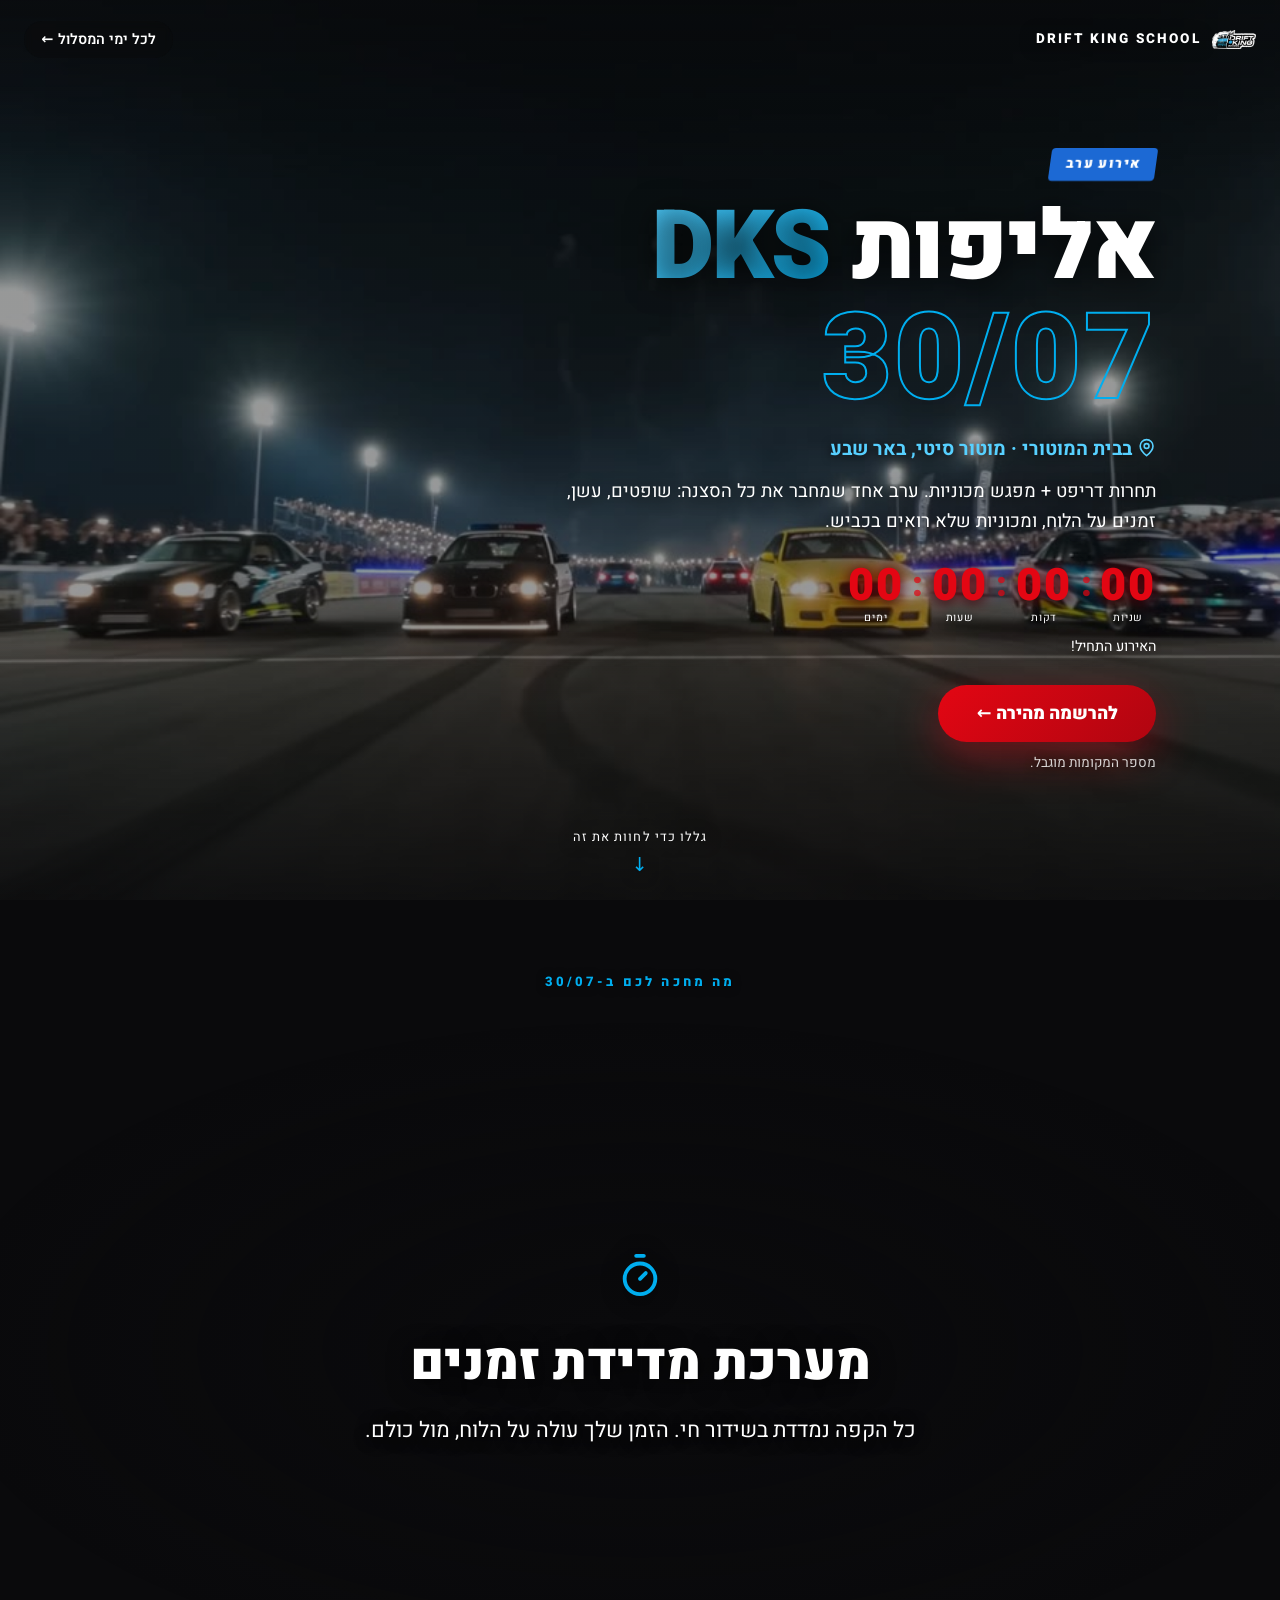
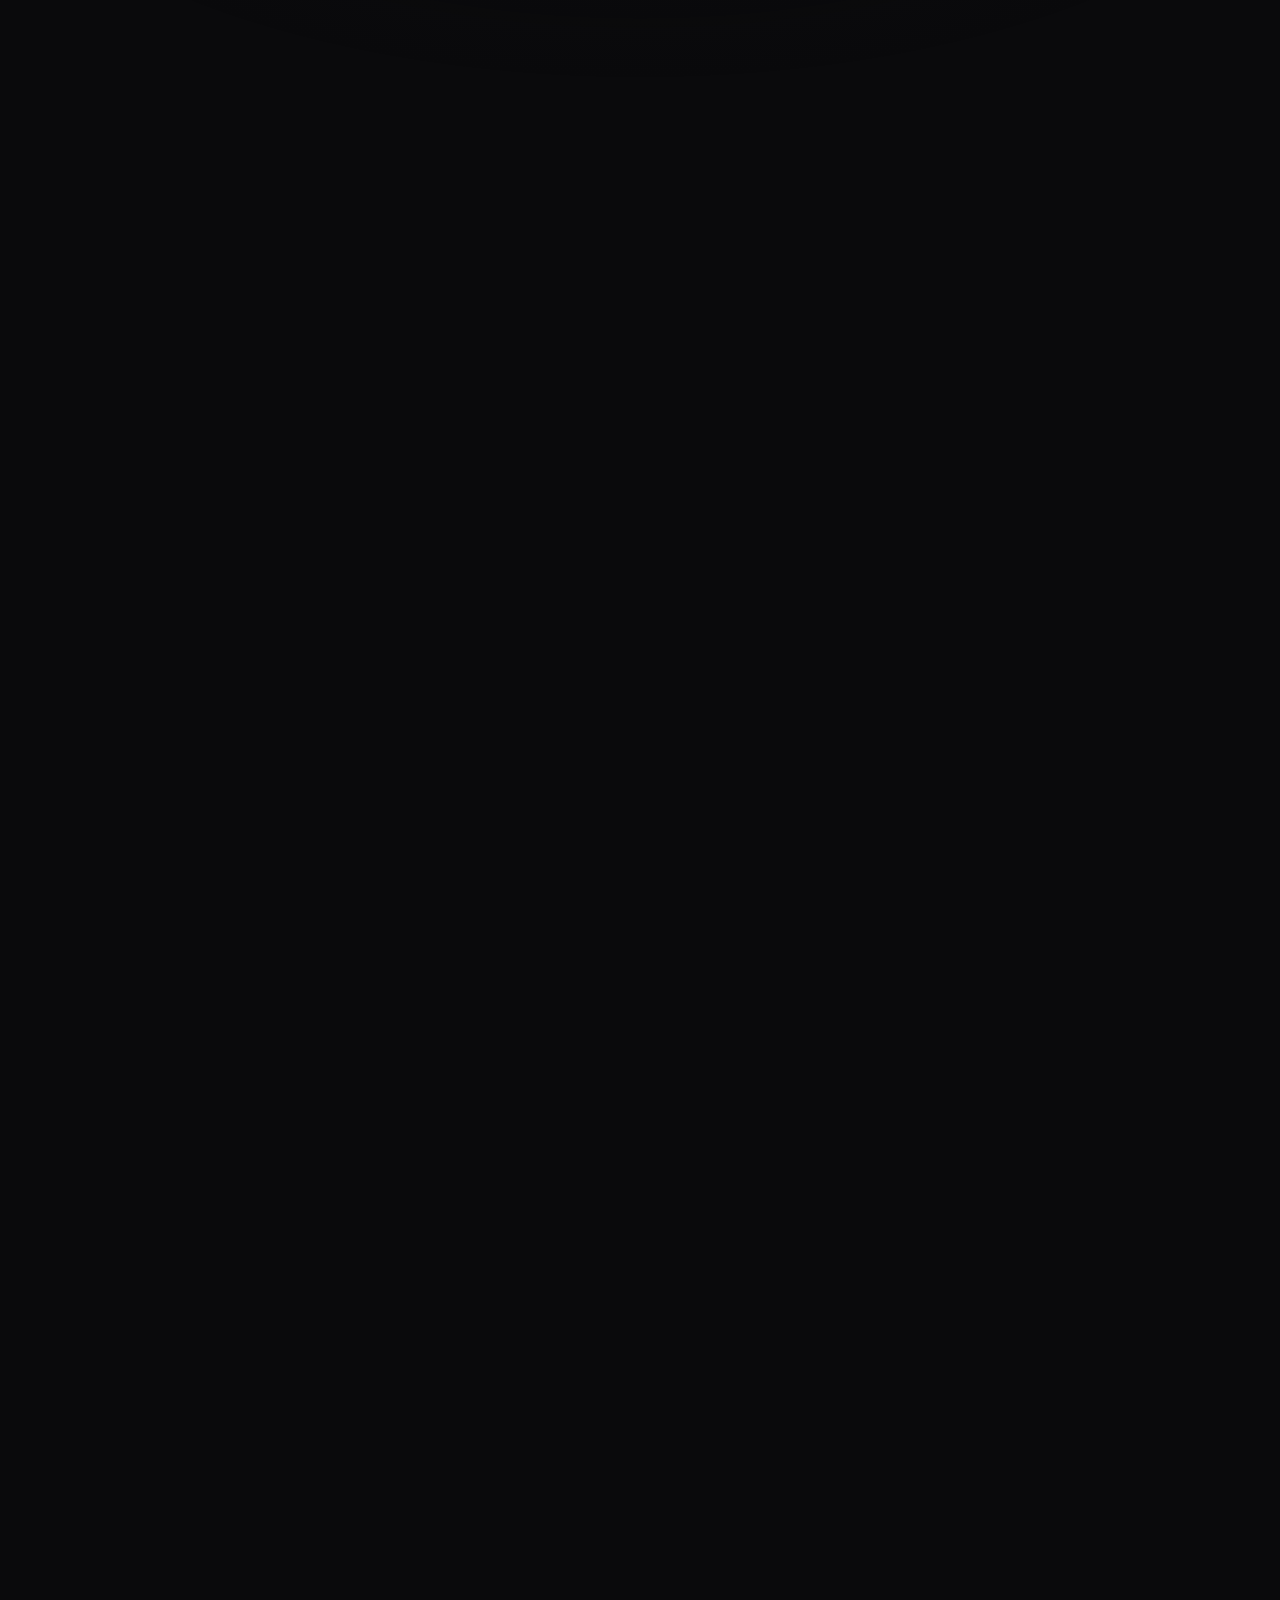
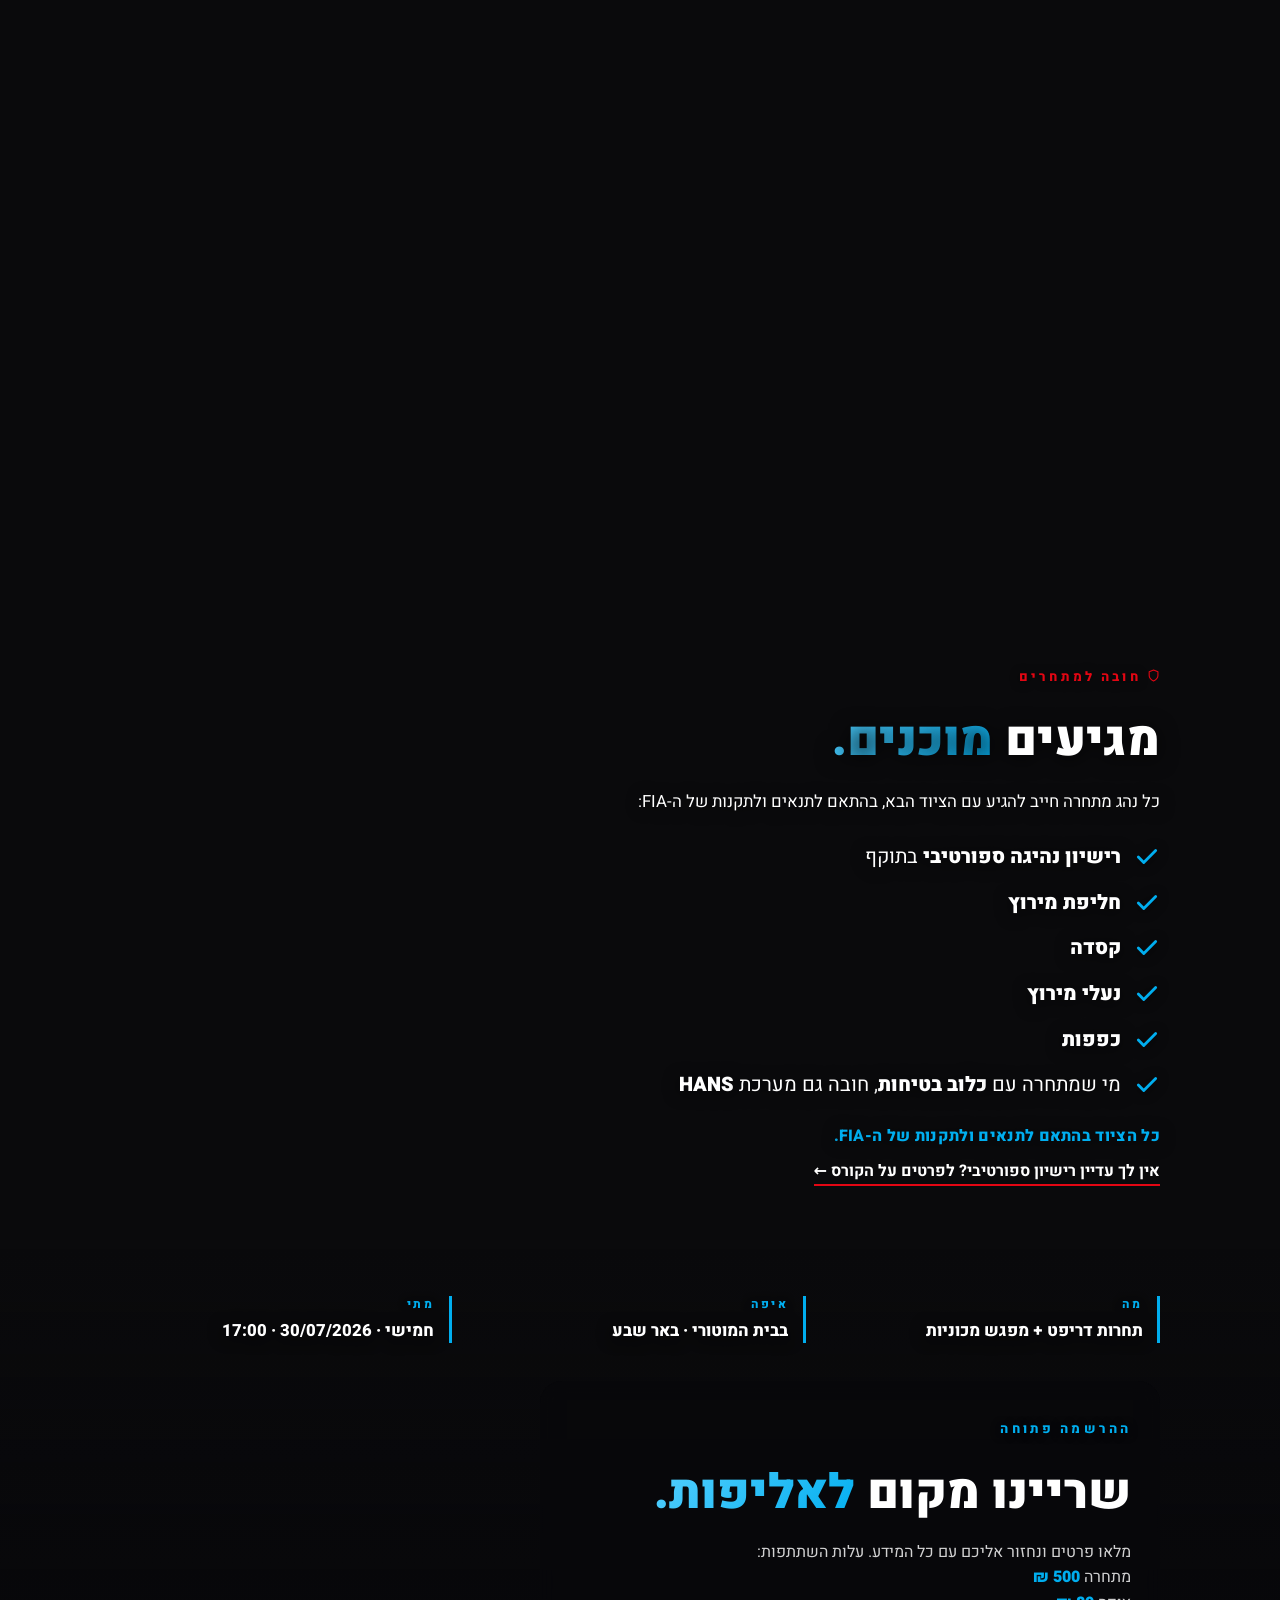
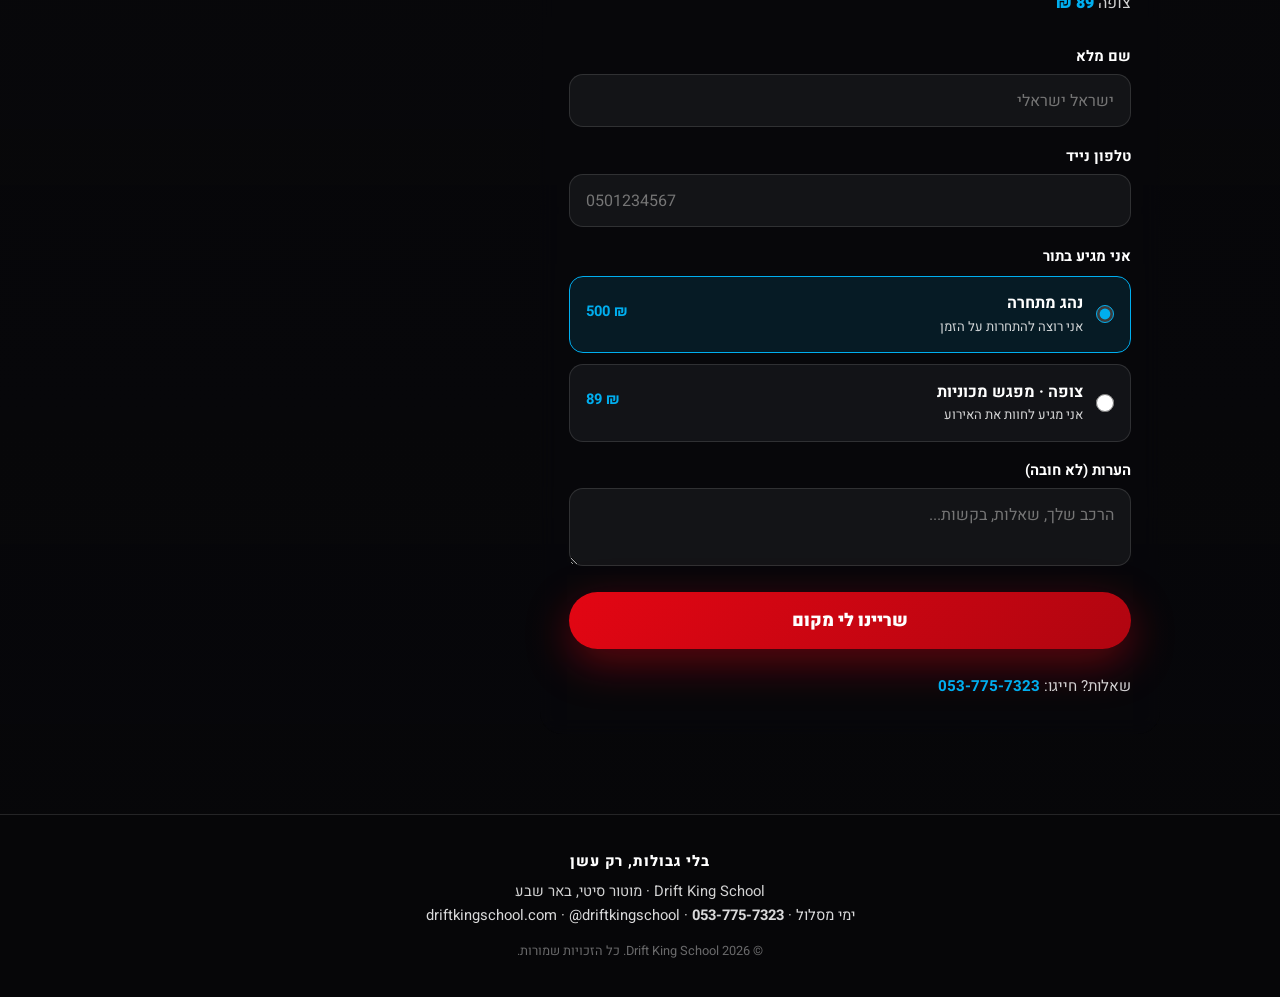
==== index.html @ 627d7cad "Subtitle prices on two lines (competitor / spectator)" ====
<!DOCTYPE html>
<html lang="he" dir="rtl">
<head>
  <meta charset="UTF-8">
  <meta name="viewport" content="width=device-width, initial-scale=1.0, maximum-scale=5.0">
  <meta name="theme-color" content="#0a0a0c">
  <title>אליפות DKS 30/07 · Drift King School</title>
  <meta name="description" content="אליפות DKS · תחרות דריפט + מפגש מכוניות. אירוע ערב בבית המוטורי (מוטור סיטי, באר שבע), חמישי 30/07/2026. מספר המקומות מוגבל.">

  <!-- Open Graph / WhatsApp / Instagram preview -->
  <meta property="og:type" content="website">
  <meta property="og:title" content="אליפות DKS 30/07 · Drift King School">
  <meta property="og:description" content="תחרות דריפט + מפגש מכוניות. אירוע ערב בבית המוטורי. מספר המקומות מוגבל.">
  <meta property="og:image" content="https://driftkingschool.github.io/dks-happening/hap-last.jpg">
  <meta property="og:url" content="https://driftkingschool.github.io/dks-happening/">
  <meta property="og:locale" content="he_IL">

  <link rel="icon" type="image/png" href="logo.png">
  <link rel="preconnect" href="https://fonts.googleapis.com">
  <link rel="preconnect" href="https://fonts.gstatic.com" crossorigin>
  <link href="https://fonts.googleapis.com/css2?family=Heebo:wght@300;400;500;700;800;900&display=swap" rel="stylesheet">
  <link rel="stylesheet" href="style.css">
</head>
<body>

<!-- SVG icon defs -->
<svg width="0" height="0" style="position:absolute" aria-hidden="true">
  <defs>
    <symbol id="i-timer" viewBox="0 0 24 24" fill="none" stroke="currentColor" stroke-width="2" stroke-linecap="round" stroke-linejoin="round"><line x1="10" y1="2" x2="14" y2="2"/><line x1="12" y1="14" x2="15" y2="11"/><circle cx="12" cy="14" r="8"/></symbol>
    <symbol id="i-route" viewBox="0 0 24 24" fill="none" stroke="currentColor" stroke-width="2" stroke-linecap="round" stroke-linejoin="round"><circle cx="6" cy="19" r="3"/><path d="M9 19h8.5a3.5 3.5 0 0 0 0-7h-11a3.5 3.5 0 0 1 0-7H15"/><circle cx="18" cy="5" r="3"/></symbol>
    <symbol id="i-wind" viewBox="0 0 24 24" fill="none" stroke="currentColor" stroke-width="2" stroke-linecap="round" stroke-linejoin="round"><path d="M17.7 7.7a2.5 2.5 0 1 1 1.8 4.3H2"/><path d="M9.6 4.6A2 2 0 1 1 11 8H2"/><path d="M12.6 19.4A2 2 0 1 0 14 16H2"/></symbol>
    <symbol id="i-flame" viewBox="0 0 24 24" fill="none" stroke="currentColor" stroke-width="2" stroke-linecap="round" stroke-linejoin="round"><path d="M8.5 14.5A2.5 2.5 0 0 0 11 12c0-1.38-.5-2-1-3-1.072-2.143-.224-4.054 2-6 .5 2.5 2 4.9 4 6.5 2 1.6 3 3.5 3 5.5a7 7 0 1 1-14 0c0-1.153.433-2.294 1-3a2.5 2.5 0 0 0 2.5 2.5z"/></symbol>
    <symbol id="i-flag" viewBox="0 0 24 24" fill="none" stroke="currentColor" stroke-width="2" stroke-linecap="round" stroke-linejoin="round"><path d="M4 15s1-1 4-1 5 2 8 2 4-1 4-1V3s-1 1-4 1-5-2-8-2-4 1-4 1z"/><line x1="4" y1="22" x2="4" y2="15"/></symbol>
    <symbol id="i-pin" viewBox="0 0 24 24" fill="none" stroke="currentColor" stroke-width="2" stroke-linecap="round" stroke-linejoin="round"><path d="M20 10c0 6-8 12-8 12s-8-6-8-12a8 8 0 0 1 16 0Z"/><circle cx="12" cy="10" r="3"/></symbol>
    <symbol id="i-check" viewBox="0 0 24 24" fill="none" stroke="currentColor" stroke-width="2.6" stroke-linecap="round" stroke-linejoin="round"><polyline points="20 6 9 17 4 12"/></symbol>
    <symbol id="i-shield" viewBox="0 0 24 24" fill="none" stroke="currentColor" stroke-width="2" stroke-linecap="round" stroke-linejoin="round"><path d="M12 22s8-4 8-10V5l-8-3-8 3v7c0 6 8 10 8 10z"/></symbol>
    <symbol id="i-whatsapp" viewBox="0 0 24 24" fill="currentColor"><path d="M17.472 14.382c-.297-.149-1.758-.867-2.03-.967-.273-.099-.471-.148-.67.15-.197.297-.767.966-.94 1.164-.173.199-.347.223-.644.075-.297-.15-1.255-.463-2.39-1.475-.883-.788-1.48-1.761-1.653-2.059-.173-.297-.018-.458.13-.606.134-.133.298-.347.446-.52.149-.174.198-.298.298-.497.099-.198.05-.371-.025-.52-.075-.149-.669-1.612-.916-2.207-.242-.579-.487-.5-.669-.51-.173-.008-.371-.01-.57-.01-.198 0-.52.074-.792.372-.272.297-1.04 1.016-1.04 2.479 0 1.462 1.065 2.875 1.213 3.074.149.198 2.096 3.2 5.077 4.487.709.306 1.262.489 1.694.625.712.227 1.36.195 1.871.118.571-.085 1.758-.719 2.006-1.413.248-.694.248-1.289.173-1.413-.074-.124-.272-.198-.57-.347m-5.421 7.403h-.004a9.87 9.87 0 0 1-5.031-1.378l-.361-.214-3.741.982.998-3.648-.235-.374a9.86 9.86 0 0 1-1.51-5.26c.001-5.45 4.436-9.884 9.888-9.884 2.64 0 5.122 1.03 6.988 2.898a9.825 9.825 0 0 1 2.893 6.994c-.003 5.45-4.437 9.884-9.885 9.884m8.413-18.297A11.815 11.815 0 0 0 12.05 0C5.495 0 .16 5.335.157 11.892c0 2.096.547 4.142 1.588 5.945L.057 24l6.305-1.654a11.882 11.882 0 0 0 5.683 1.448h.005c6.554 0 11.89-5.335 11.893-11.893a11.821 11.821 0 0 0-3.48-8.413Z"/></symbol>
  </defs>
</svg>

<!-- ============ FULL-PAGE SCRUB VIDEO BACKGROUND ============ -->
<div id="video-bg" aria-hidden="true">
  <video class="scrub-video" muted playsinline preload="auto" poster="hap-poster.jpg">
    <source src="hap-scrub.mp4" type="video/mp4">
  </video>
</div>
<div id="video-scrim" aria-hidden="true"></div>

<!-- ============ FLOATING REGISTER PILL ============ -->
<button type="button" id="float-register" class="float-register" hidden aria-label="לחץ כאן להרשמה">
  <span class="float-dot" aria-hidden="true"></span>
  לחץ כאן להרשמה
</button>

<!-- ============ HERO (over frame 1) ============ -->
<section class="hero" id="hero">
  <header class="topbar">
    <div class="logo-wrap">
      <img src="logo.png" alt="Drift King School" class="logo-img">
      <span class="logo-name">DRIFT KING SCHOOL</span>
    </div>
    <a href="https://driftkingschool.github.io/track-days/" class="topbar-back">לכל ימי המסלול ←</a>
  </header>

  <div class="hero-content">
    <span class="event-chip">אירוע ערב</span>
    <h1 class="hero-title">אליפות <span class="accent">DKS</span></h1>
    <div class="hero-date">30/07</div>
    <p class="hero-place"><svg class="icon-inline"><use href="#i-pin"/></svg> בבית המוטורי · מוטור סיטי, באר שבע</p>
    <p class="hero-sub">תחרות דריפט + מפגש מכוניות. ערב אחד שמחבר את כל הסצנה: שופטים, עשן, זמנים על הלוח, ומכוניות שלא רואים בכביש.</p>

    <div class="countdown" role="timer" aria-label="ספירה לאחור לאירוע">
      <div class="cd-cell"><span class="cd-num" id="cd-days">--</span><span class="cd-label">ימים</span></div>
      <div class="cd-sep">:</div>
      <div class="cd-cell"><span class="cd-num" id="cd-hours">--</span><span class="cd-label">שעות</span></div>
      <div class="cd-sep">:</div>
      <div class="cd-cell"><span class="cd-num" id="cd-mins">--</span><span class="cd-label">דקות</span></div>
      <div class="cd-sep">:</div>
      <div class="cd-cell"><span class="cd-num" id="cd-secs">--</span><span class="cd-label">שניות</span></div>
    </div>
    <p class="cd-caption">חמישי · 30/07/2026 · 17:00</p>

    <button type="button" class="cta-primary" data-fast-register>להרשמה מהירה ←</button>
    <p class="cta-microcopy">מספר המקומות מוגבל.</p>
  </div>

  <div class="scroll-hint" aria-hidden="true">
    <span>גללו כדי לחוות את זה</span>
    <span class="scroll-arrow">↓</span>
  </div>
</section>

<!-- ============ STORY (pinned, 5 points cross-fade over the scrubbing video) ============ -->
<section class="story" id="story">
  <div class="story-sticky">
    <span class="story-tag">מה מחכה לכם ב-30/07</span>
    <div class="story-points">
      <div class="story-point">
        <div class="step-icon"><svg><use href="#i-timer"/></svg></div>
        <h3>מערכת מדידת זמנים</h3>
        <p>כל הקפה נמדדת בשידור חי. הזמן שלך עולה על הלוח, מול כולם.</p>
      </div>
      <div class="story-point">
        <div class="step-icon"><svg><use href="#i-route"/></svg></div>
        <h3>תוואי תחרותי אמיתי</h3>
        <p>תוואי שנבנה במיוחד לאירוע. טכני, מהיר, בלי רגע מנוחה.</p>
      </div>
      <div class="story-point">
        <div class="step-icon"><svg><use href="#i-wind"/></svg></div>
        <h3>הרבה עשן ואקשן</h3>
        <p>צמיגים בוערים, דריפטים צמודים לקיר, והקהל מסביב.</p>
      </div>
      <div class="story-point">
        <div class="step-icon"><svg><use href="#i-flame"/></svg></div>
        <h3>אווירה של אליפות</h3>
        <p>מוזיקה, קהל, ומפגש מכוניות פתוח לכל חובבי הרכב.</p>
      </div>
      <div class="story-point">
        <div class="step-icon"><svg><use href="#i-flag"/></svg></div>
        <h3>נהגים מכל הרמות</h3>
        <p>מתחילים לצד אלופים. כל אחד נלחם על הזמן של עצמו.</p>
      </div>
    </div>
  </div>
</section>

<!-- ============ REQUIRED FOR COMPETITORS (FIA) ============ -->
<section class="section requirements" id="requirements">
  <div class="container">
    <span class="section-tag req-tag"><svg class="icon-inline"><use href="#i-shield"/></svg> חובה למתחרים</span>
    <h2 class="req-title">מגיעים <span class="accent">מוכנים.</span></h2>
    <p class="req-intro">כל נהג מתחרה חייב להגיע עם הציוד הבא, בהתאם לתנאים ולתקנות של ה-FIA:</p>
    <ul class="req-list">
      <li><svg class="req-ic"><use href="#i-check"/></svg><span><strong>רישיון נהיגה ספורטיבי</strong> בתוקף</span></li>
      <li><svg class="req-ic"><use href="#i-check"/></svg><span><strong>חליפת מירוץ</strong></span></li>
      <li><svg class="req-ic"><use href="#i-check"/></svg><span><strong>קסדה</strong></span></li>
      <li><svg class="req-ic"><use href="#i-check"/></svg><span><strong>נעלי מירוץ</strong></span></li>
      <li><svg class="req-ic"><use href="#i-check"/></svg><span><strong>כפפות</strong></span></li>
      <li class="req-cage"><svg class="req-ic"><use href="#i-check"/></svg><span>מי שמתחרה עם <strong>כלוב בטיחות</strong>, חובה גם מערכת <strong>HANS</strong></span></li>
    </ul>
    <p class="req-fia">כל הציוד בהתאם לתנאים ולתקנות של ה-FIA.</p>
    <p class="req-link"><a href="https://driftkingschool.github.io/dks-rishayon/">אין לך עדיין רישיון ספורטיבי? לפרטים על הקורס ←</a></p>
  </div>
</section>

<!-- ============ REGISTER (over the last frame: fireworks + 30.07) ============ -->
<section class="section register-section" id="register">
  <div class="container">
    <div class="info-grid">
      <div class="info-tile">
        <span class="info-label">מה</span>
        <strong class="info-value">תחרות דריפט + מפגש מכוניות</strong>
      </div>
      <div class="info-tile">
        <span class="info-label">איפה</span>
        <strong class="info-value">בבית המוטורי · באר שבע</strong>
      </div>
      <div class="info-tile">
        <span class="info-label">מתי</span>
        <strong class="info-value">חמישי · 30/07/2026 · 17:00</strong>
      </div>
    </div>

    <div class="register-card">
      <span class="section-tag">ההרשמה פתוחה</span>
      <h2 class="register-title">שריינו מקום <span class="accent">לאליפות.</span></h2>
      <p class="register-sub">מלאו פרטים ונחזור אליכם עם כל המידע. עלות השתתפות:<br>מתחרה <strong class="price">500 ₪</strong><br>צופה <strong class="price">89 ₪</strong></p>

      <form id="lead-form" novalidate>
        <label>
          <span>שם מלא</span>
          <input type="text" name="fullName" required maxlength="80" placeholder="ישראל ישראלי" autocomplete="name">
        </label>
        <label>
          <span>טלפון נייד</span>
          <input type="tel" name="phone" required inputmode="numeric" pattern="05[0-9]{8}" maxlength="10" placeholder="0501234567" autocomplete="tel">
        </label>
        <fieldset class="role-group">
          <legend>אני מגיע בתור</legend>
          <label class="role-tile">
            <input type="radio" name="role" value="נהג מתחרה" checked>
            <div><strong>נהג מתחרה</strong><span>אני רוצה להתחרות על הזמן</span></div>
            <span class="role-price">500 ₪</span>
          </label>
          <label class="role-tile">
            <input type="radio" name="role" value="צופה - מפגש מכוניות">
            <div><strong>צופה · מפגש מכוניות</strong><span>אני מגיע לחוות את האירוע</span></div>
            <span class="role-price">89 ₪</span>
          </label>
        </fieldset>
        <label>
          <span>הערות (לא חובה)</span>
          <textarea name="notes" rows="2" maxlength="500" placeholder="הרכב שלך, שאלות, בקשות..."></textarea>
        </label>
        <!-- honeypot: off-screen, bots only -->
        <div class="hp-wrap" aria-hidden="true">
          <input type="text" name="website" tabindex="-1" autocomplete="off">
        </div>
        <button type="submit" class="cta-primary submit-btn" id="lead-submit">שריינו לי מקום</button>
      </form>

      <div id="lead-success" class="lead-msg" hidden>
        <div class="success-mark" aria-hidden="true">✓</div>
        <h3>הפרטים נקלטו!</h3>
        <p>נחזור אליכם עם כל הפרטים לקראת 30/07. נתראה במסלול.</p>
      </div>

      <div id="lead-error" class="lead-msg" hidden>
        <p>משהו השתבש בשליחה. אפשר לנסות שוב, או:</p>
        <a id="wa-fallback" class="cta-primary" target="_blank" rel="noopener">
          <svg class="icon-inline"><use href="#i-whatsapp"/></svg> להירשם דרך וואטסאפ
        </a>
      </div>

      <p class="contact-strip">
        <span>שאלות? חייגו:</span>
        <a href="tel:+972537757323" class="phone-link">053-775-7323</a>
      </p>
    </div>
  </div>
</section>

<!-- ============ FOOTER ============ -->
<footer class="footer">
  <div class="container">
    <p class="motto">בלי גבולות, רק עשן</p>
    <p>Drift King School · מוטור סיטי, באר שבע</p>
    <p>
      <a href="https://driftkingschool.github.io/track-days/">ימי מסלול</a> ·
      <a href="https://driftkingschool.com">driftkingschool.com</a> ·
      <a href="https://instagram.com/driftkingschool">@driftkingschool</a> ·
      <a href="tel:+972537757323" class="phone-link">053-775-7323</a>
    </p>
    <p class="legal">© 2026 Drift King School. כל הזכויות שמורות.</p>
  </div>
</footer>

<script src="app.js"></script>
</body>
</html>
---- style.css ----
/* =====================================================
   DKS Championship 30/07/2026 , Landing Page
   Full-page scroll-scrubbed video BACKGROUND.
   Brand palette: blue / cyan / red / white (no yellow).
   Detail content is borderless , text only, bold + clear.
   No em-dash.
   ===================================================== */

:root {
  --black: #0a0a0c;
  --ink: #101114;
  --line: rgba(255, 255, 255, 0.12);
  --blue: #1c69d4;
  --blue-light: #3f8ae8;
  --cyan: #00AEEF;
  --cyan-light: #57d0ff;
  --red: #e30613;
  --red-dark: #b00510;
  --text: #ffffff;
  --muted: rgba(255, 255, 255, 0.82);
  --radius: 14px;
  --radius-lg: 22px;
  --max-width: 1080px;
  --font: 'Heebo', system-ui, sans-serif;
  --sh-strong: 0 2px 16px rgba(0, 0, 0, 0.85);
  --sh-soft: 0 1px 10px rgba(0, 0, 0, 0.8);
}

* { box-sizing: border-box; margin: 0; padding: 0; }
html { scroll-behavior: auto; } /* fast-scroll is JS-animated; native smooth would fight it */

body {
  font-family: var(--font);
  background: var(--black);
  color: var(--text);
  line-height: 1.6;
  font-size: 16px;
  -webkit-font-smoothing: antialiased;
  text-rendering: optimizeLegibility;
}

img, video { max-width: 100%; display: block; }
a { color: var(--cyan); text-decoration: none; }

.container { max-width: var(--max-width); margin: 0 auto; padding: 0 1.25rem; }
.section { padding: 4.5rem 0; }
.icon-inline { width: 1em; height: 1em; display: inline-block; vertical-align: -0.12em; }

.section-tag, .story-tag {
  display: inline-block;
  font-size: 0.82rem;
  letter-spacing: 0.24em;
  text-transform: uppercase;
  color: var(--cyan);
  font-weight: 800;
  margin-bottom: 0.9rem;
  text-shadow: var(--sh-soft);
}

.accent {
  background: linear-gradient(135deg, var(--cyan-light), var(--cyan));
  -webkit-background-clip: text;
  background-clip: text;
  color: transparent;
}

/* ====== FULL-PAGE VIDEO BACKGROUND ====== */
#video-bg { position: fixed; inset: 0; z-index: 0; background: var(--black); }
.scrub-video { width: 100%; height: 100%; object-fit: cover; object-position: center; }
#video-scrim {
  position: fixed; inset: 0; z-index: 1; pointer-events: none;
  background:
    linear-gradient(180deg,
      rgba(10, 10, 12, 0.74) 0%,
      rgba(10, 10, 12, 0.42) 20%,
      rgba(10, 10, 12, 0.42) 70%,
      rgba(10, 10, 12, 0.88) 100%);
}
.hero, .story, .requirements, .register-section, .footer, .float-register { position: relative; z-index: 2; }

/* ====== CTA (red = act) ====== */
.cta-primary {
  display: inline-block;
  background: linear-gradient(135deg, var(--red), var(--red-dark));
  color: #fff;
  font-family: var(--font);
  font-weight: 900;
  font-size: 1.1rem;
  padding: 1rem 2.4rem;
  border: none;
  border-radius: 999px;
  cursor: pointer;
  box-shadow: 0 14px 44px rgba(227, 6, 19, 0.4);
}
.cta-microcopy { font-size: 0.85rem; color: var(--muted); margin-top: 0.7rem; text-shadow: var(--sh-soft); }

/* ====== FLOATING REGISTER PILL ====== */
.float-register {
  position: fixed; bottom: 1.1rem; inset-inline-start: 1.1rem; z-index: 60;
  display: flex; align-items: center; gap: 0.5rem;
  background: linear-gradient(135deg, var(--red), var(--red-dark));
  color: #fff; font-family: var(--font); font-weight: 800; font-size: 0.9rem;
  padding: 0.62rem 1.15rem; border: none; border-radius: 999px; cursor: pointer;
  box-shadow: 0 10px 34px rgba(0, 0, 0, 0.6), 0 4px 18px rgba(227, 6, 19, 0.45);
  opacity: 0; transform: translateY(14px);
  transition: opacity 0.3s ease, transform 0.3s ease; pointer-events: none;
}
.float-register.visible { opacity: 1; transform: translateY(0); pointer-events: auto; }
.float-dot { width: 8px; height: 8px; border-radius: 50%; background: #fff; animation: pulse 1.6s ease-in-out infinite; }
@keyframes pulse { 0%, 100% { opacity: 1; } 50% { opacity: 0.3; } }

/* ====== HERO (over frame 1) ====== */
.hero { min-height: 100svh; display: flex; flex-direction: column; }
.topbar { display: flex; align-items: center; justify-content: space-between; padding: 1.1rem 1.5rem; }
.logo-wrap { display: flex; align-items: center; gap: 0.7rem; }
.logo-img { width: 44px; height: 44px; object-fit: contain; }
.logo-name { font-weight: 800; letter-spacing: 0.16em; font-size: 0.85rem; text-shadow: var(--sh-strong); }
.topbar-back {
  color: #fff; font-weight: 600; font-size: 0.9rem;
  padding: 0.45rem 1.1rem; border-radius: 999px;
  background: rgba(10, 10, 12, 0.4); backdrop-filter: blur(4px);
}
.hero-content {
  flex: 1; display: flex; flex-direction: column; justify-content: center; align-items: flex-start;
  max-width: var(--max-width); width: 100%; margin: 0 auto; padding: 1.5rem 1.5rem 5rem;
}
.event-chip {
  display: inline-block; background: var(--blue); color: #fff;
  font-weight: 900; font-size: 0.85rem; letter-spacing: 0.1em;
  padding: 0.35rem 1rem; transform: skewX(-8deg); border-radius: 4px; margin-bottom: 1.2rem;
}
.hero-title { font-size: clamp(3rem, 9vw, 6rem); font-weight: 900; line-height: 1; letter-spacing: -0.02em; text-shadow: 0 4px 30px rgba(0, 0, 0, 0.7); }
.hero-date {
  font-size: clamp(3.4rem, 11vw, 7.5rem); font-weight: 900; line-height: 1; letter-spacing: 0.02em;
  color: transparent; -webkit-text-stroke: 2px var(--cyan);
  margin: 0.3rem 0 0.8rem; direction: ltr;
}
.hero-place { font-size: clamp(1rem, 2.4vw, 1.2rem); font-weight: 700; color: var(--cyan-light); margin-bottom: 0.8rem; text-shadow: var(--sh-soft); }
.hero-sub { font-size: clamp(1rem, 2vw, 1.15rem); color: #fff; max-width: 33em; margin-bottom: 1.7rem; text-shadow: var(--sh-strong); }

/* Countdown , borderless, bold red numbers */
.countdown { display: flex; align-items: center; gap: 0.55rem; direction: ltr; margin-bottom: 0.45rem; }
.cd-cell { display: flex; flex-direction: column; align-items: center; min-width: 3.1em; }
.cd-num { font-size: clamp(1.9rem, 5vw, 2.8rem); font-weight: 900; color: var(--red); text-shadow: 0 0 18px rgba(227, 6, 19, 0.55), 0 2px 12px rgba(0,0,0,0.9); font-variant-numeric: tabular-nums; letter-spacing: 0.04em; line-height: 1.05; }
.cd-label { font-size: 0.68rem; color: #fff; letter-spacing: 0.08em; text-shadow: var(--sh-soft); }
.cd-sep { font-size: clamp(1.5rem, 4vw, 2.2rem); font-weight: 900; color: rgba(227, 6, 19, 0.7); align-self: flex-start; line-height: 1.25; }
.cd-caption { font-size: 0.9rem; color: #fff; margin-bottom: 1.7rem; text-shadow: var(--sh-strong); }

.scroll-hint { position: absolute; bottom: 1.2rem; left: 0; right: 0; display: flex; flex-direction: column; align-items: center; gap: 0.15rem; color: #fff; font-size: 0.8rem; letter-spacing: 0.08em; text-shadow: var(--sh-strong); }
.scroll-arrow { font-size: 1.2rem; color: var(--cyan); animation: bob 1.8s ease-in-out infinite; }
@keyframes bob { 0%, 100% { transform: translateY(0); } 50% { transform: translateY(6px); } }

/* ====== STORY (pinned, 5 details cross-fade , borderless, text-forward) ====== */
.story { height: 500vh; }
.story-sticky {
  position: sticky; top: 0; height: 100vh;
  display: flex; flex-direction: column; align-items: center; justify-content: center;
  text-align: center; padding: 0 22px; overflow: hidden;
}
.story-sticky::before {
  content: ''; position: absolute; inset: 0; pointer-events: none;
  background: radial-gradient(ellipse 72% 48% at 50% 50%, rgba(10, 10, 12, 0.55), transparent 76%);
}
.story-tag { position: absolute; top: 8vh; left: 0; right: 0; margin: 0; }
.story-points { position: relative; width: 100%; max-width: 660px; height: 44vh; }
.story-point {
  position: absolute; inset: 0;
  display: flex; flex-direction: column; align-items: center; justify-content: center;
  opacity: 0; transform: translateY(28px);
  transition: opacity 0.5s ease, transform 0.5s ease; pointer-events: none;
}
.story-point.active { opacity: 1; transform: translateY(0); pointer-events: auto; }
/* icon , no box/frame, just a cyan mark above the text */
.step-icon { margin: 0 auto 1rem; color: var(--cyan); filter: drop-shadow(0 2px 10px rgba(0, 0, 0, 0.8)); }
.step-icon svg { width: 46px; height: 46px; }
.story-point h3 { font-size: clamp(2rem, 5.8vw, 3.2rem); font-weight: 900; margin-bottom: 0.5rem; color: #fff; text-shadow: 0 3px 24px rgba(0, 0, 0, 0.85); }
.story-point p { font-size: clamp(1.1rem, 2.5vw, 1.35rem); color: #fff; max-width: 26em; margin: 0 auto; text-shadow: var(--sh-strong); }

/* ====== REQUIRED FOR COMPETITORS (borderless) ====== */
.requirements { padding: 4rem 0; }
.req-tag { color: var(--red); }
.req-title { font-size: clamp(2rem, 5.5vw, 3rem); font-weight: 900; margin-bottom: 0.6rem; text-shadow: 0 3px 20px rgba(0, 0, 0, 0.8); }
.req-intro { color: #fff; max-width: 34em; margin-bottom: 1.6rem; font-size: 1.05rem; text-shadow: var(--sh-strong); }
.req-list { list-style: none; display: grid; gap: 0.85rem; max-width: 560px; margin-bottom: 1.4rem; }
.req-list li { display: flex; align-items: center; gap: 0.8rem; font-size: clamp(1.05rem, 2.4vw, 1.25rem); color: #fff; text-shadow: var(--sh-strong); }
.req-list li strong { font-weight: 900; }
.req-ic { width: 26px; height: 26px; flex: 0 0 26px; color: var(--cyan); filter: drop-shadow(0 1px 6px rgba(0, 0, 0, 0.9)); }
.req-cage { color: var(--cyan-light); }
.req-fia { font-weight: 800; color: var(--cyan); letter-spacing: 0.02em; margin-bottom: 0.6rem; text-shadow: var(--sh-strong); }
.req-link a { color: #fff; font-weight: 700; border-bottom: 2px solid var(--red); padding-bottom: 1px; }

/* ====== REGISTER (over the last frame: fireworks + 30.07) ====== */
.register-section {
  padding: 3rem 0 5rem;
  /* full-bleed soft darkening (no bordered box) so the form stays readable over the bright 30.07 frame */
  background: linear-gradient(180deg, rgba(6, 6, 9, 0) 0%, rgba(6, 6, 9, 0.55) 30%, rgba(6, 6, 9, 0.78) 100%);
}
.info-grid { display: grid; gap: 1.4rem; grid-template-columns: 1fr; margin-bottom: 2.4rem; }
@media (min-width: 720px) { .info-grid { grid-template-columns: repeat(3, 1fr); } }
/* info tiles , borderless, text only */
.info-tile { display: flex; flex-direction: column; gap: 0.3rem; padding-inline-start: 0.9rem; border-inline-start: 3px solid var(--cyan); }
.info-label { font-size: 0.74rem; letter-spacing: 0.22em; text-transform: uppercase; color: var(--cyan); font-weight: 800; text-shadow: var(--sh-soft); }
.info-value { font-size: 1.05rem; font-weight: 800; line-height: 1.35; color: #fff; text-shadow: var(--sh-strong); }

/* form , keep a dark backing for input legibility, but no framed border line */
.register-card { background: rgba(8, 8, 11, 0.55); border: none; border-radius: var(--radius-lg); padding: 2.2rem 1.8rem; max-width: 620px; backdrop-filter: blur(10px); }
.register-title { font-size: clamp(2rem, 5.5vw, 3rem); font-weight: 900; margin-bottom: 0.5rem; }
.register-sub { color: var(--muted); margin-bottom: 1.8rem; }

#lead-form { display: grid; gap: 1.1rem; }
#lead-form label > span { display: block; font-weight: 700; font-size: 0.92rem; margin-bottom: 0.35rem; }
#lead-form input[type="text"],
#lead-form input[type="tel"],
#lead-form textarea {
  width: 100%; background: rgba(21, 22, 26, 0.92);
  border: 1px solid var(--line); border-radius: var(--radius);
  color: var(--text); font-family: var(--font); font-size: 1rem; padding: 0.85rem 1rem;
}
#lead-form input:focus, #lead-form textarea:focus { outline: 2px solid var(--cyan); outline-offset: 1px; border-color: transparent; }
#lead-form input:user-invalid { border-color: var(--red); }

.role-group { border: none; display: grid; gap: 0.7rem; }
.role-group legend { font-weight: 700; font-size: 0.92rem; margin-bottom: 0.45rem; }
.role-tile { display: flex; align-items: center; gap: 0.8rem; background: rgba(21, 22, 26, 0.9); border: 1px solid var(--line); border-radius: var(--radius); padding: 0.9rem 1rem; cursor: pointer; }
.role-tile:has(input:checked) { border-color: var(--cyan); background: rgba(0, 174, 239, 0.12); }
.role-tile input { accent-color: var(--cyan); width: 18px; height: 18px; }
.role-tile > div { flex: 1; }
.role-tile strong { display: block; font-size: 1rem; }
.role-tile > div span { display: block; font-size: 0.82rem; color: var(--muted); }
.role-price {
  flex: 0 0 auto;
  font-size: 1.15rem;
  font-weight: 900;
  color: var(--cyan);
  direction: ltr;
  white-space: nowrap;
}
.register-sub .price { color: var(--cyan); font-weight: 900; white-space: nowrap; }

.hp-wrap { position: absolute; inset-inline-start: -9999px; top: -9999px; height: 1px; overflow: hidden; }

.submit-btn { width: 100%; }
.submit-btn:disabled { opacity: 0.6; cursor: wait; }
.submit-btn.is-loading::after { content: " ..."; }

.lead-msg { padding: 1.6rem; border-radius: var(--radius-lg); margin-top: 0.5rem; }
#lead-success { background: rgba(46, 160, 67, 0.16); border: 1px solid rgba(46, 160, 67, 0.55); }
.success-mark { width: 52px; height: 52px; border-radius: 50%; background: #2ea043; color: #fff; display: flex; align-items: center; justify-content: center; font-size: 1.6rem; font-weight: 900; margin-bottom: 0.8rem; }
#lead-success h3 { margin-bottom: 0.3rem; }
#lead-success p { color: var(--muted); }
#lead-error { background: rgba(227, 6, 19, 0.12); border: 1px solid rgba(227, 6, 19, 0.5); }
#lead-error p { margin-bottom: 0.9rem; }
#wa-fallback { display: inline-flex; align-items: center; gap: 0.5rem; background: #25D366; box-shadow: 0 10px 30px rgba(37, 211, 102, 0.3); }

.contact-strip { margin-top: 1.6rem; color: var(--muted); font-size: 0.95rem; }
.phone-link { color: var(--cyan); font-weight: 700; direction: ltr; unicode-bidi: embed; }

/* ====== FOOTER ====== */
.footer { background: #060608; border-top: 1px solid var(--line); color: var(--muted); text-align: center; padding: 2.2rem 0; font-size: 0.92rem; }
.footer .motto { color: var(--text); font-weight: 800; letter-spacing: 0.06em; margin-bottom: 0.4rem; }
.footer a { color: rgba(255, 255, 255, 0.85); }
.footer .legal { margin-top: 0.9rem; font-size: 0.8rem; color: rgba(255, 255, 255, 0.4); }

/* ====== MOBILE ====== */
@media (max-width: 560px) {
  .hero-content { padding: 1.2rem 1.25rem 5rem; }
  .topbar { padding: 0.9rem 1.1rem; }
  .logo-name { display: none; }
  .countdown { width: 100%; justify-content: center; gap: 0.35rem; }
  .cd-cell { min-width: 2.7em; }
  .cta-primary { width: 100%; text-align: center; }
  .story-points { height: 52vh; }
  .register-card { padding: 1.6rem 1.2rem; }
}

/* ====== REDUCED MOTION: no scrub. Static frames, stacked content. ====== */
@media (prefers-reduced-motion: reduce) {
  #video-bg .scrub-video { display: none; }
  #video-bg { background: var(--black) url("hap-poster.jpg") center/cover no-repeat; }
  .story { height: auto; }
  .story-sticky { position: static; height: auto; padding: 4rem 22px; overflow: visible; }
  .story-tag { position: static; margin-bottom: 2rem; }
  .story-points { height: auto; display: grid; gap: 3rem; }
  .story-point { position: static; opacity: 1; transform: none; pointer-events: auto; }
  .register-section { background: var(--black) url("hap-last.jpg") center/cover no-repeat; }
  .scroll-arrow, .float-dot { animation: none; }
}
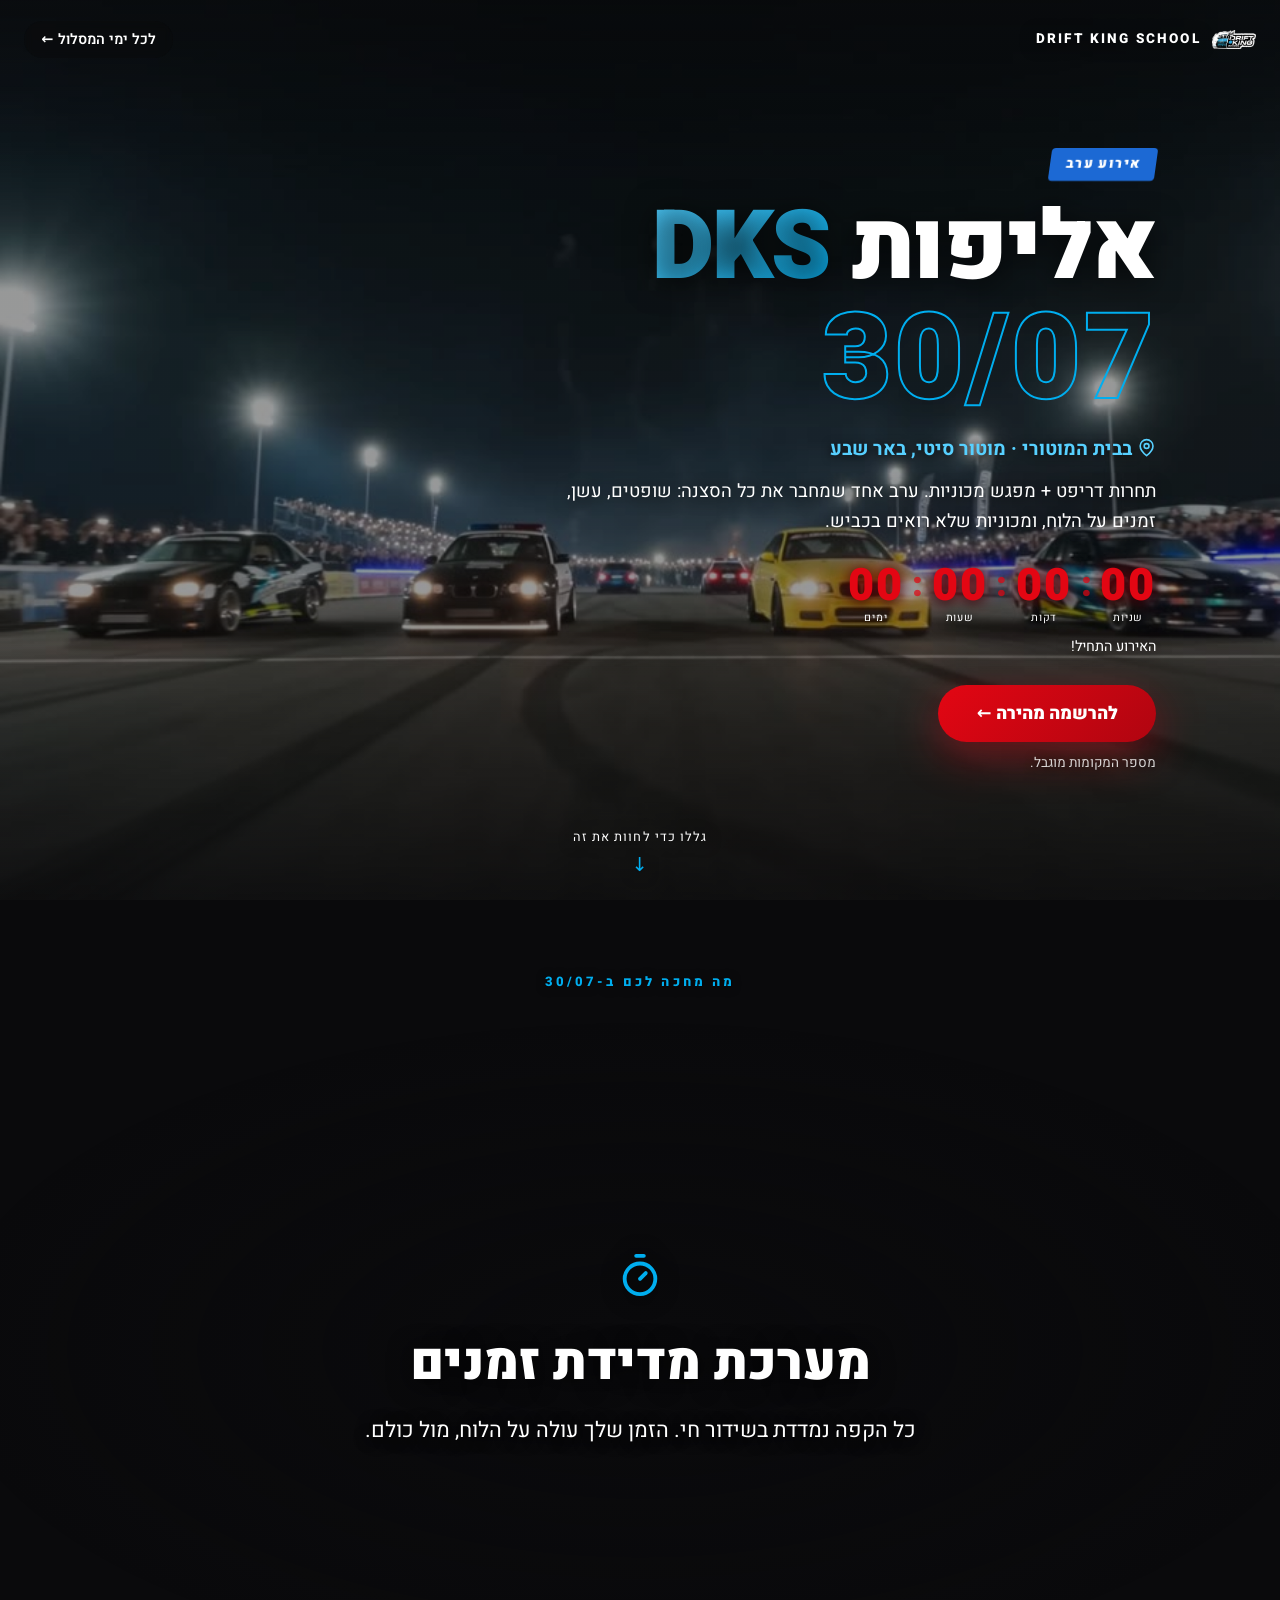
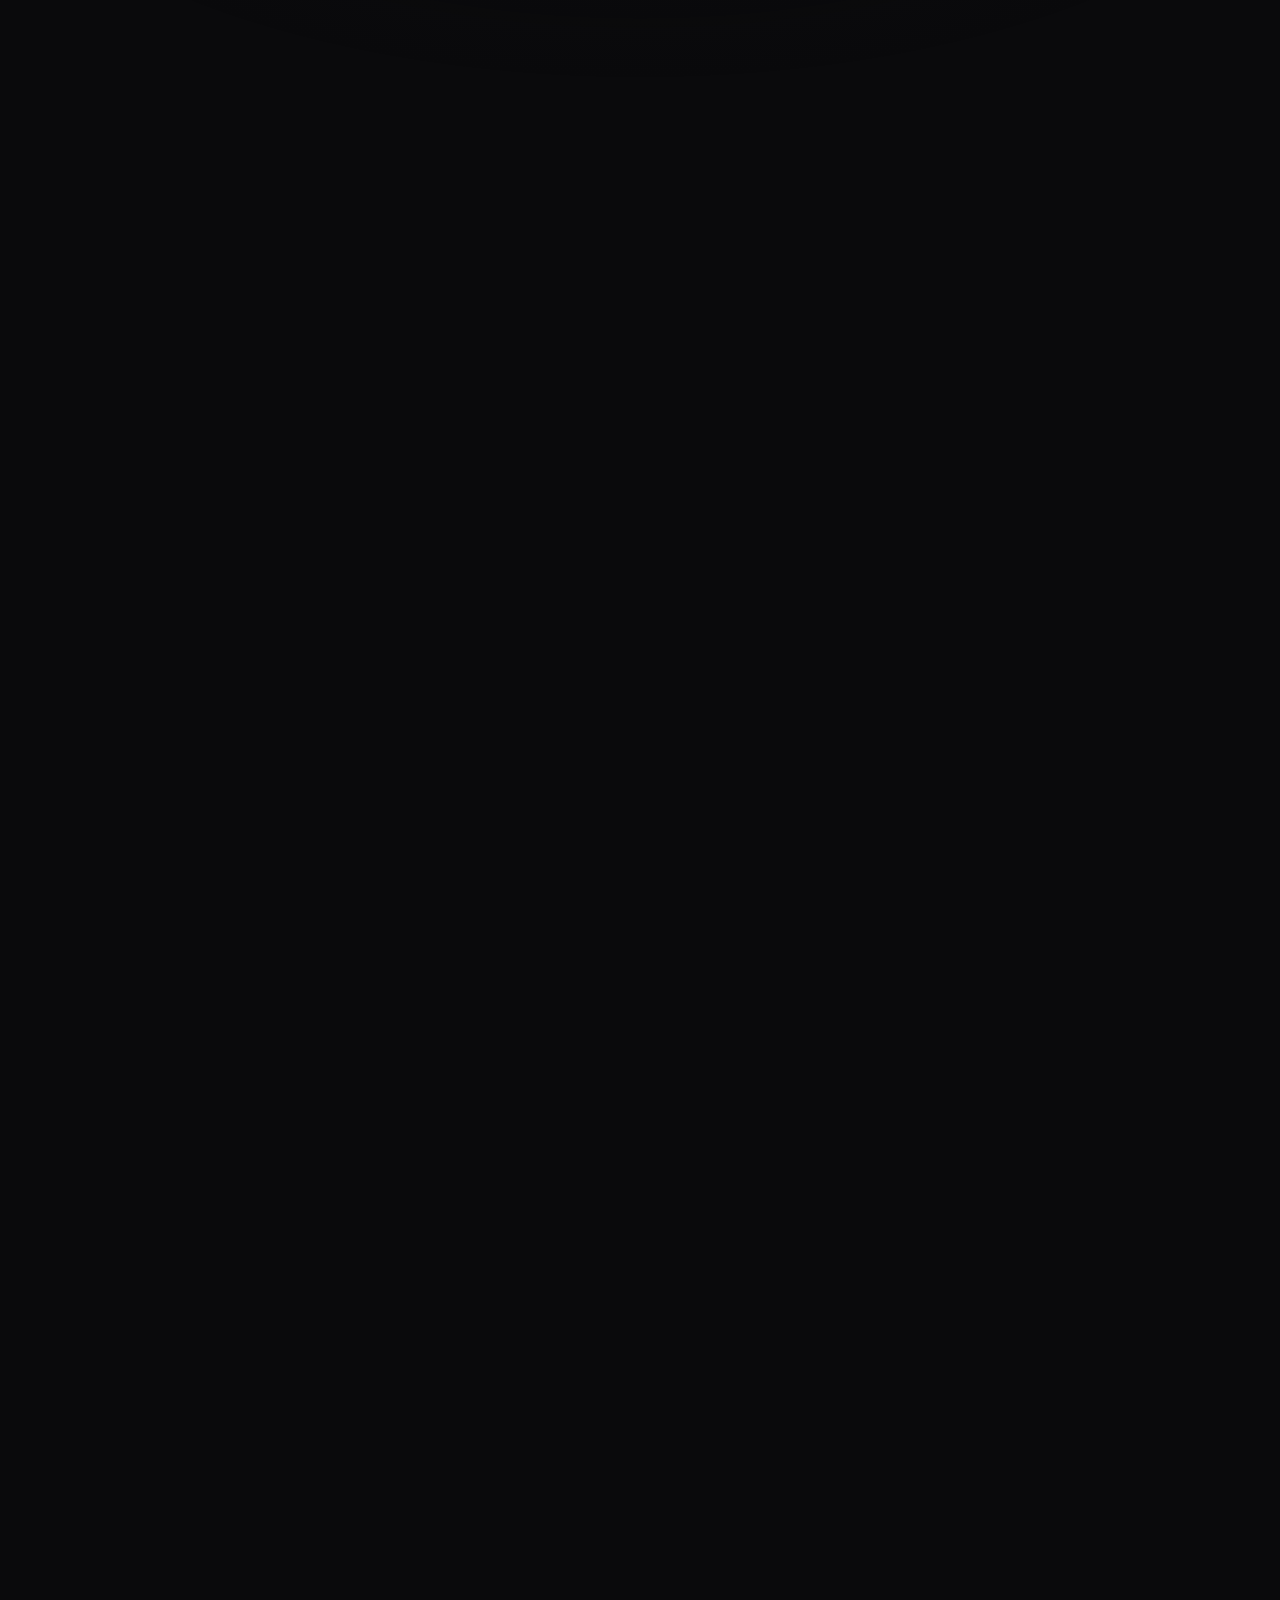
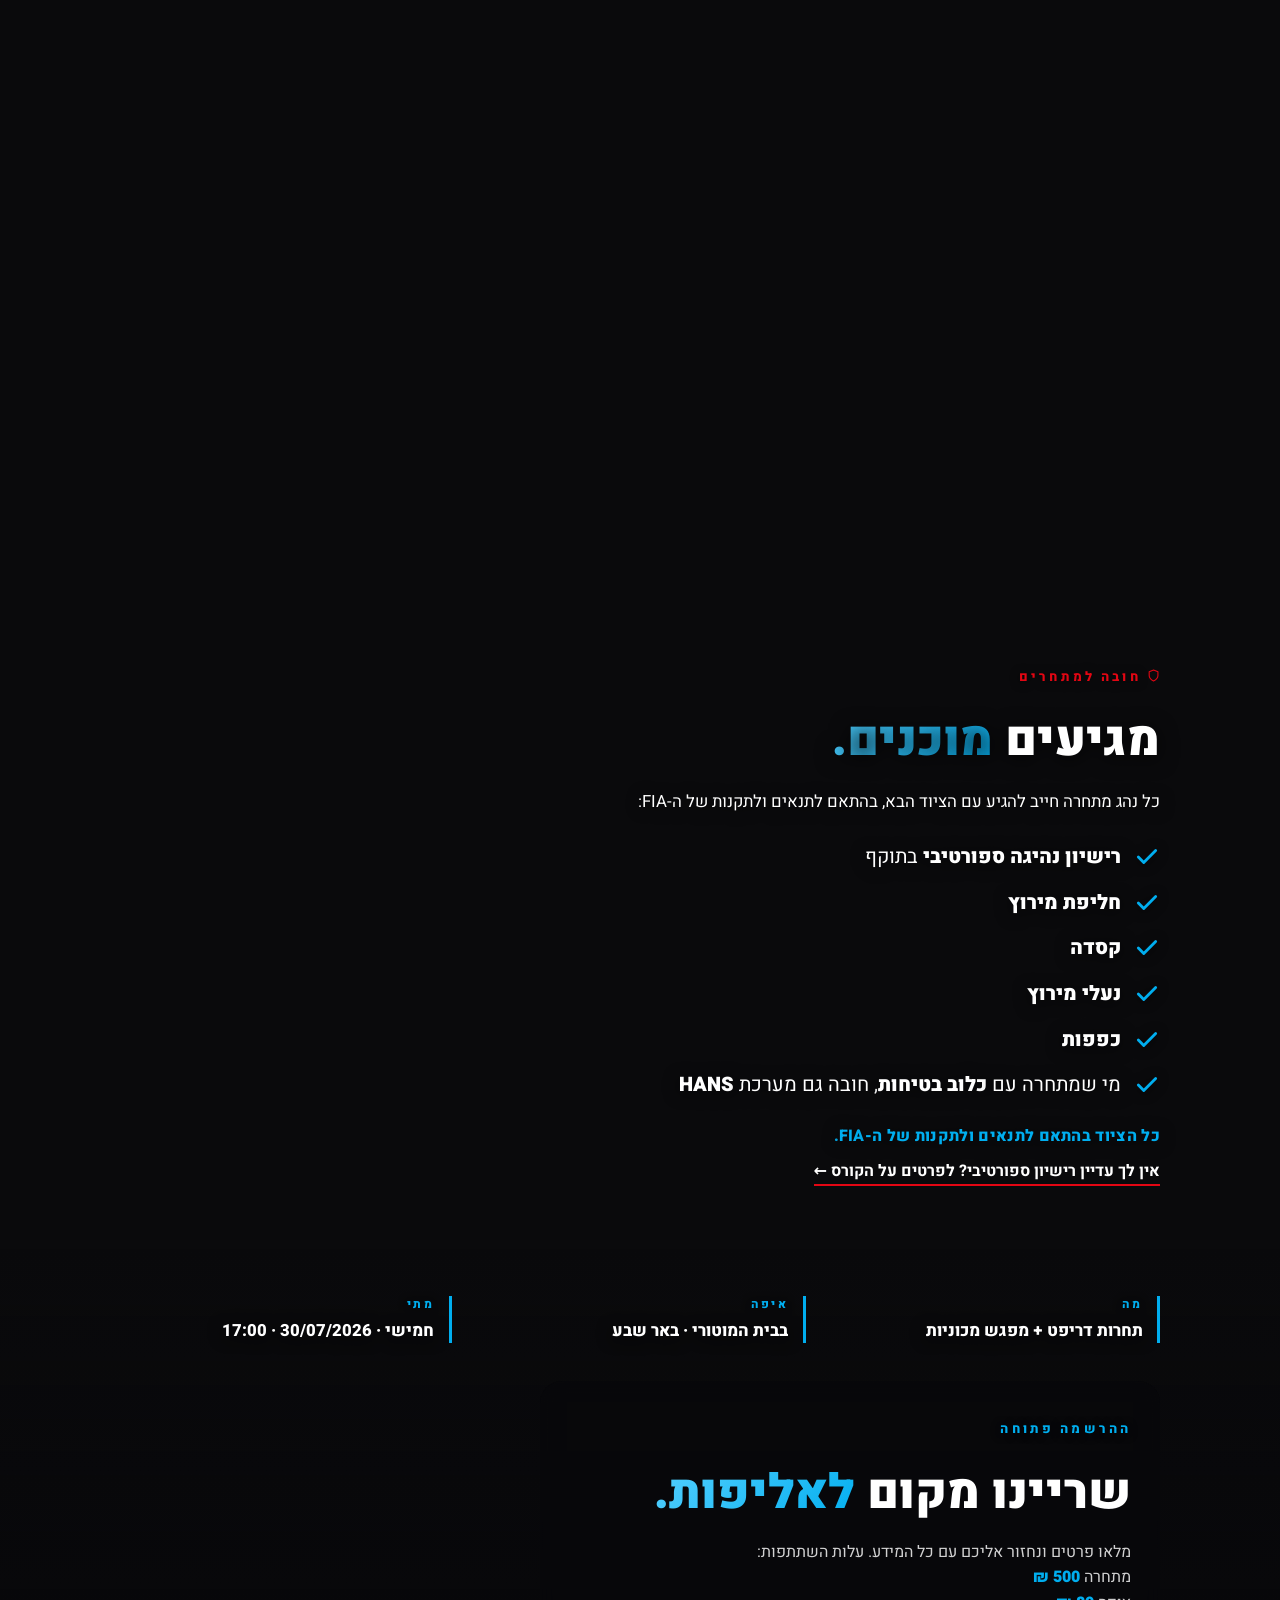
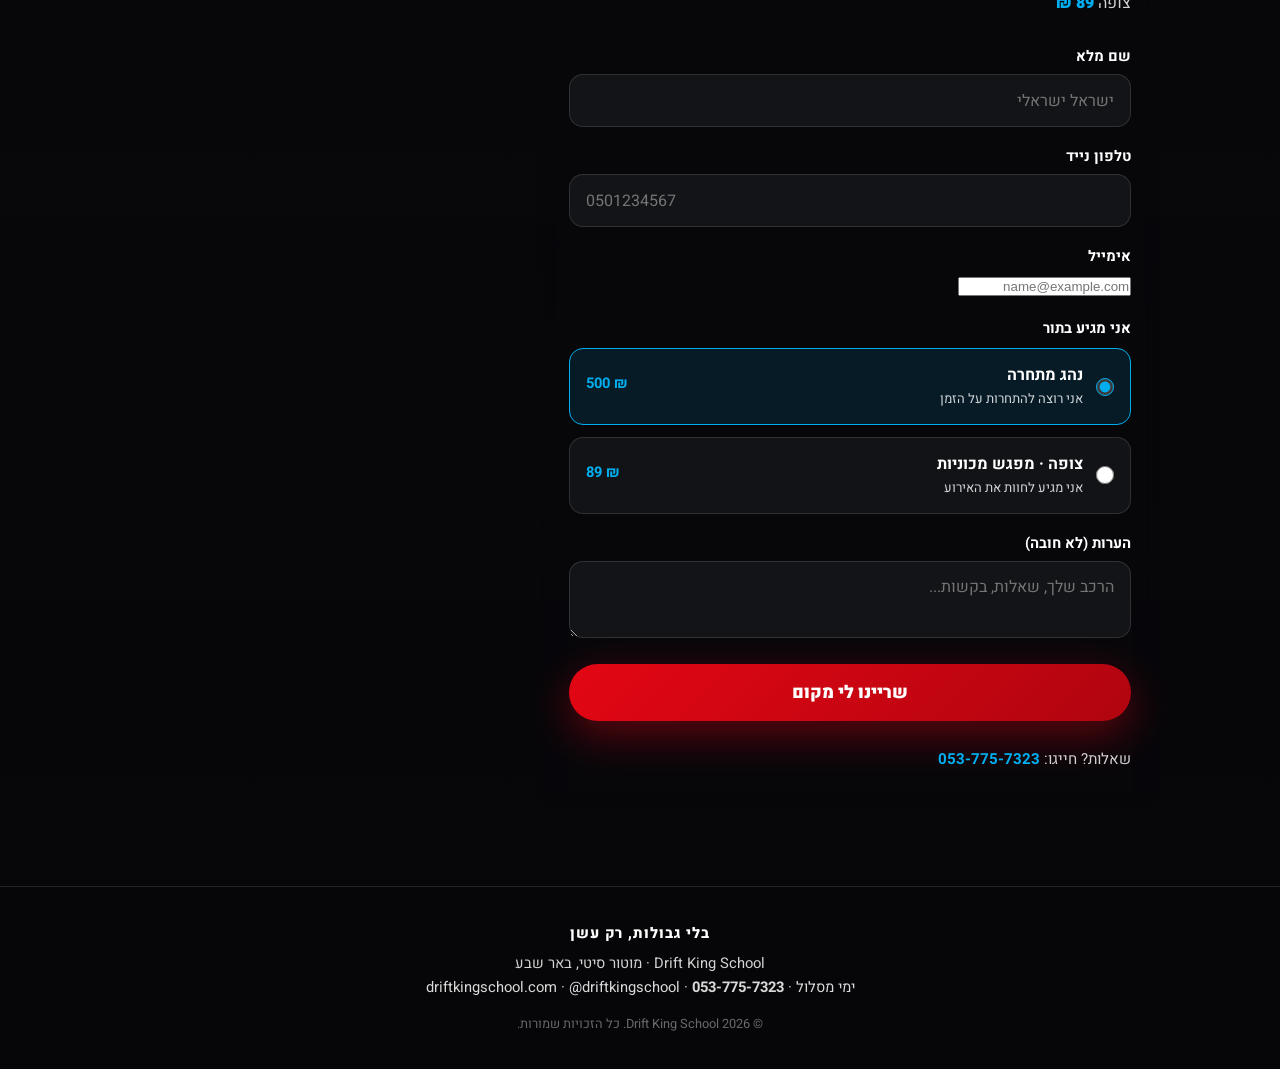
==== commit 7b81ad72: "Add required email field to registration form (name + phone + email)" ====
--- a/index.html
+++ b/index.html
@@ -175,6 +175,10 @@
           <span>טלפון נייד</span>
           <input type="tel" name="phone" required inputmode="numeric" pattern="05[0-9]{8}" maxlength="10" placeholder="0501234567" autocomplete="tel">
         </label>
+        <label>
+          <span>אימייל</span>
+          <input type="email" name="email" required placeholder="name@example.com" autocomplete="email">
+        </label>
         <fieldset class="role-group">
           <legend>אני מגיע בתור</legend>
           <label class="role-tile">
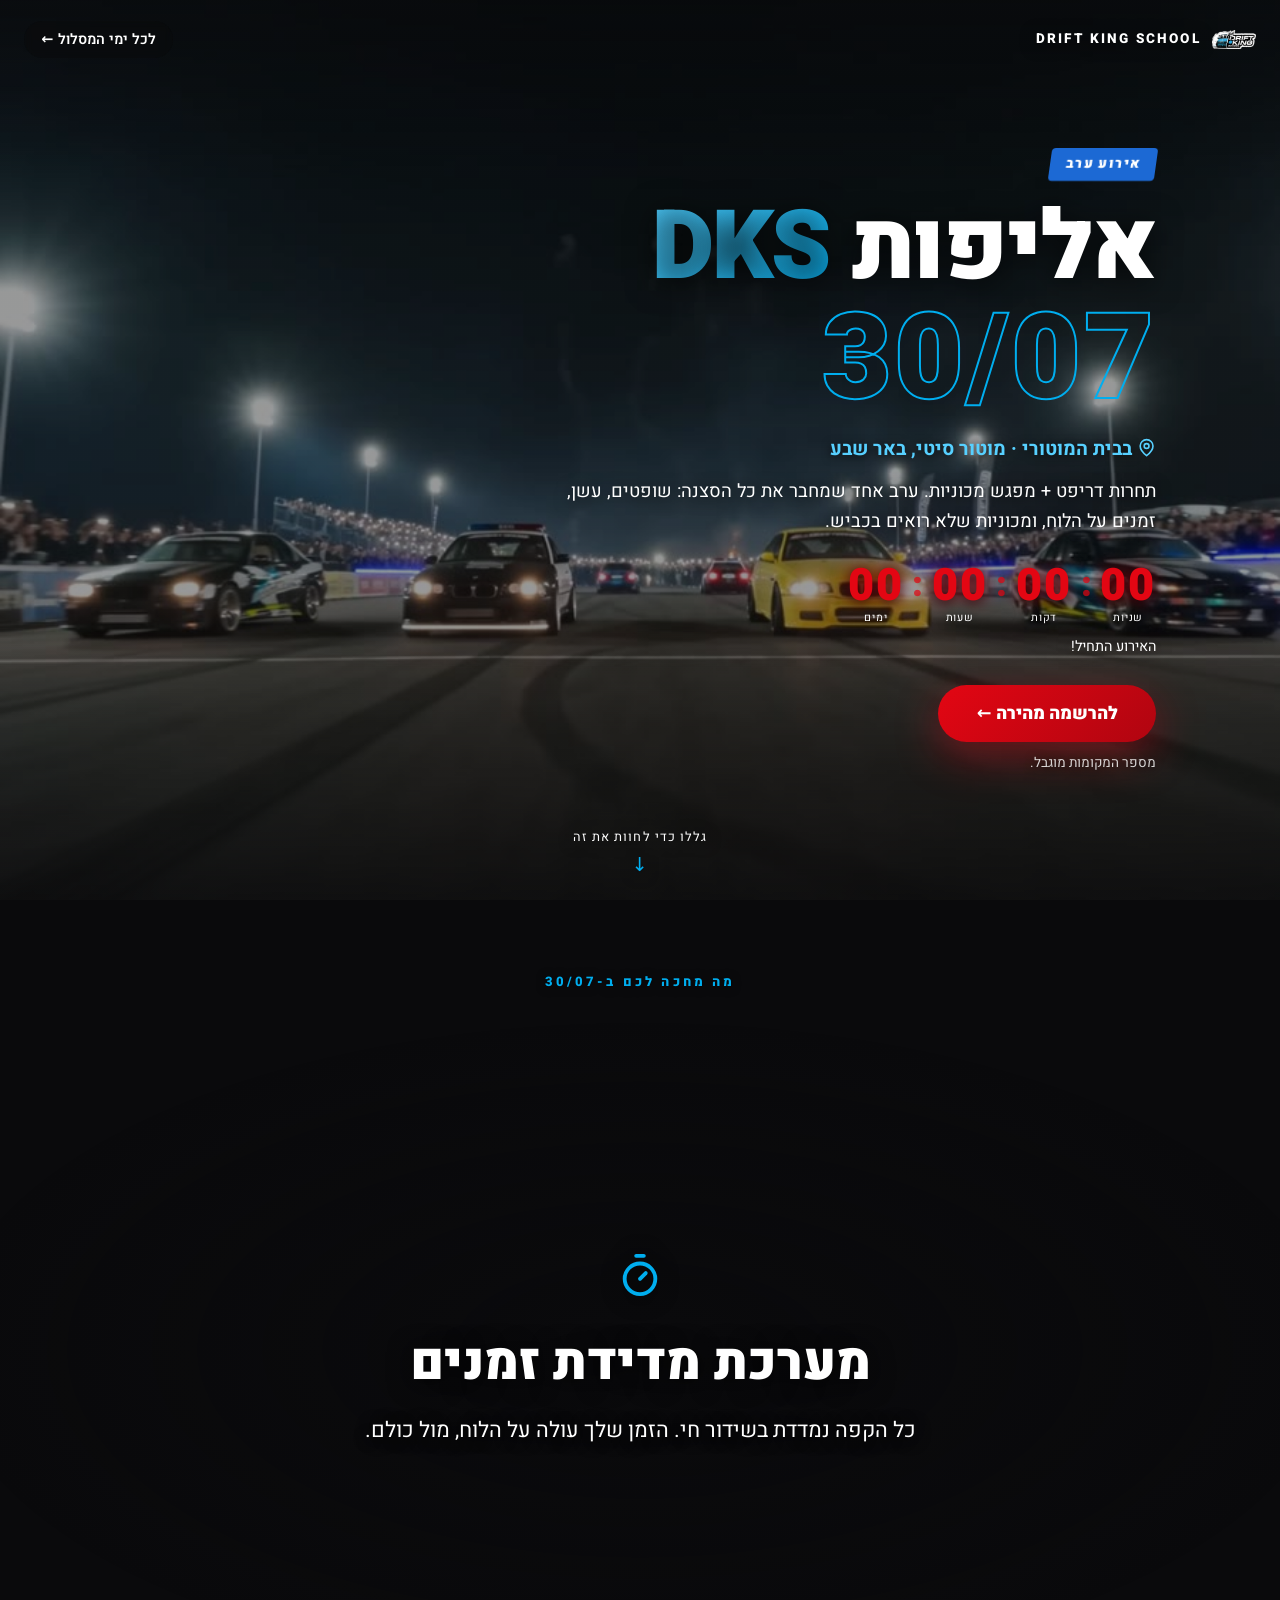
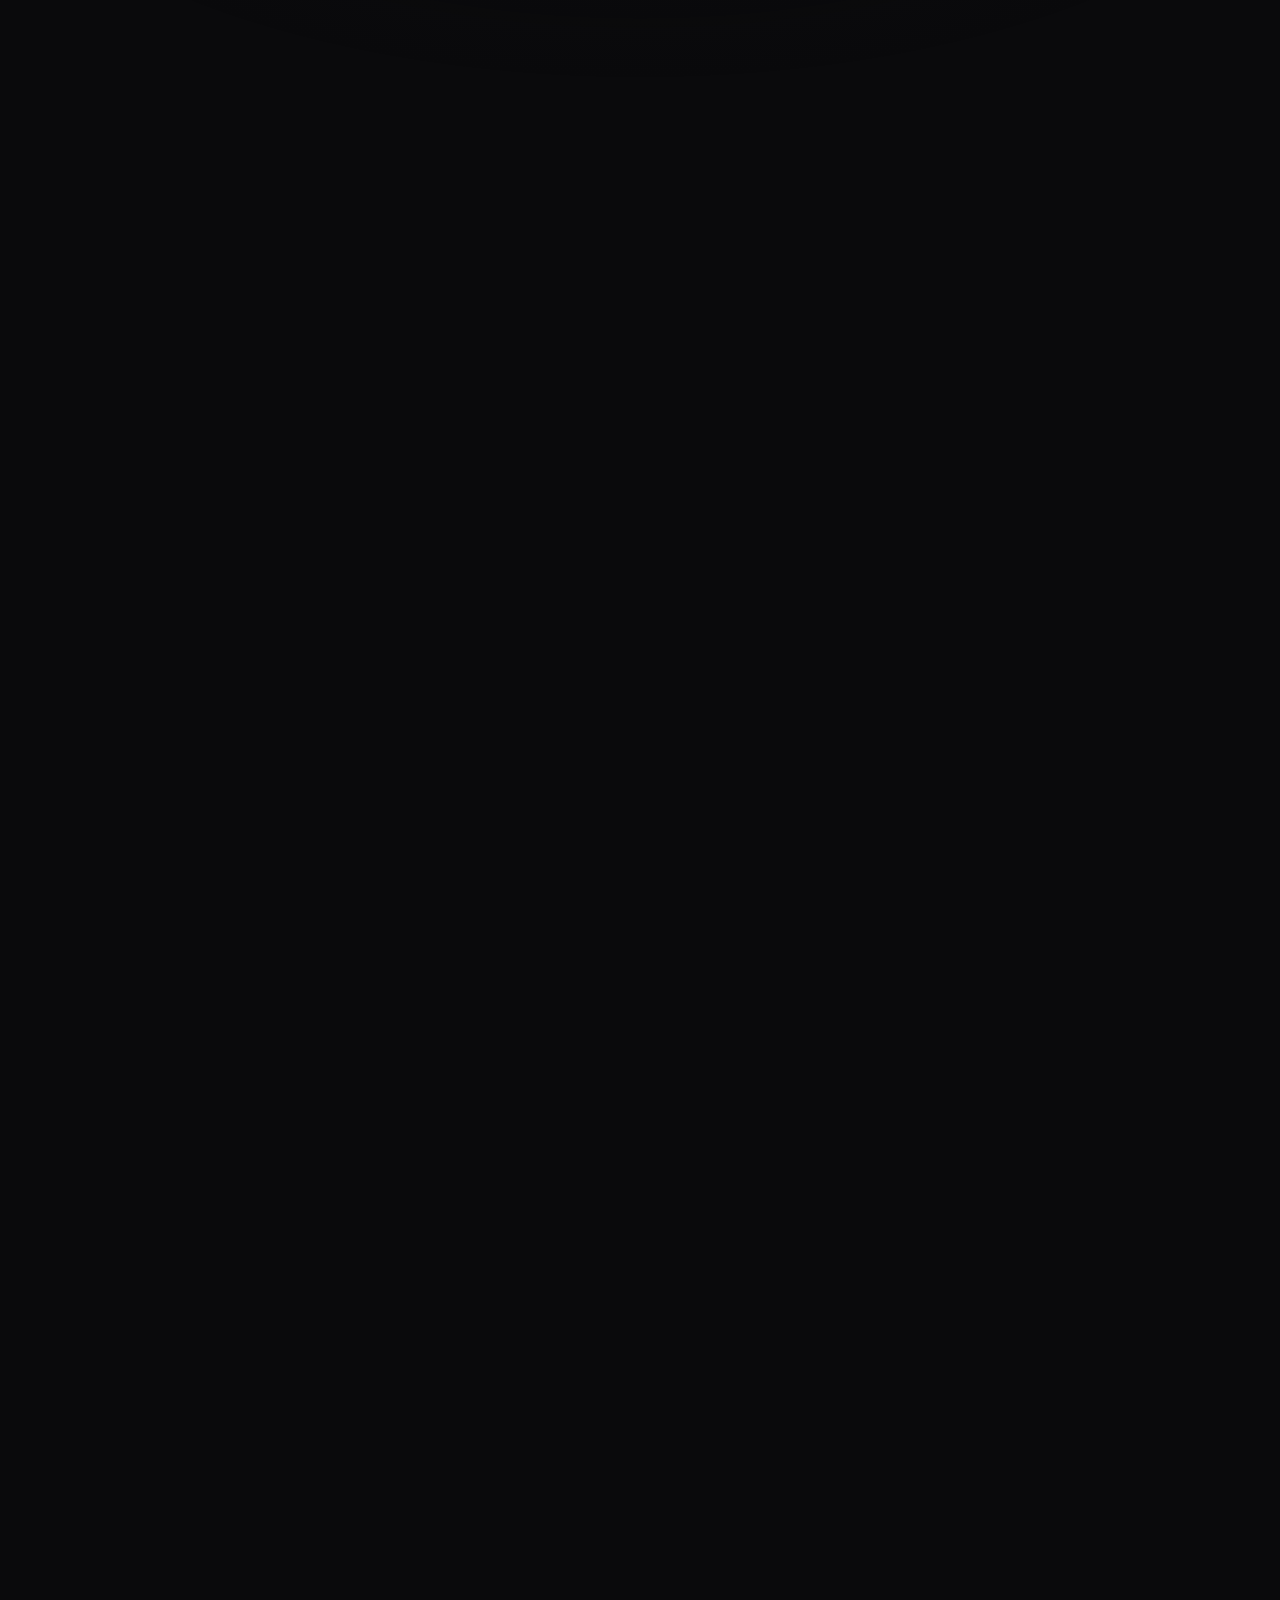
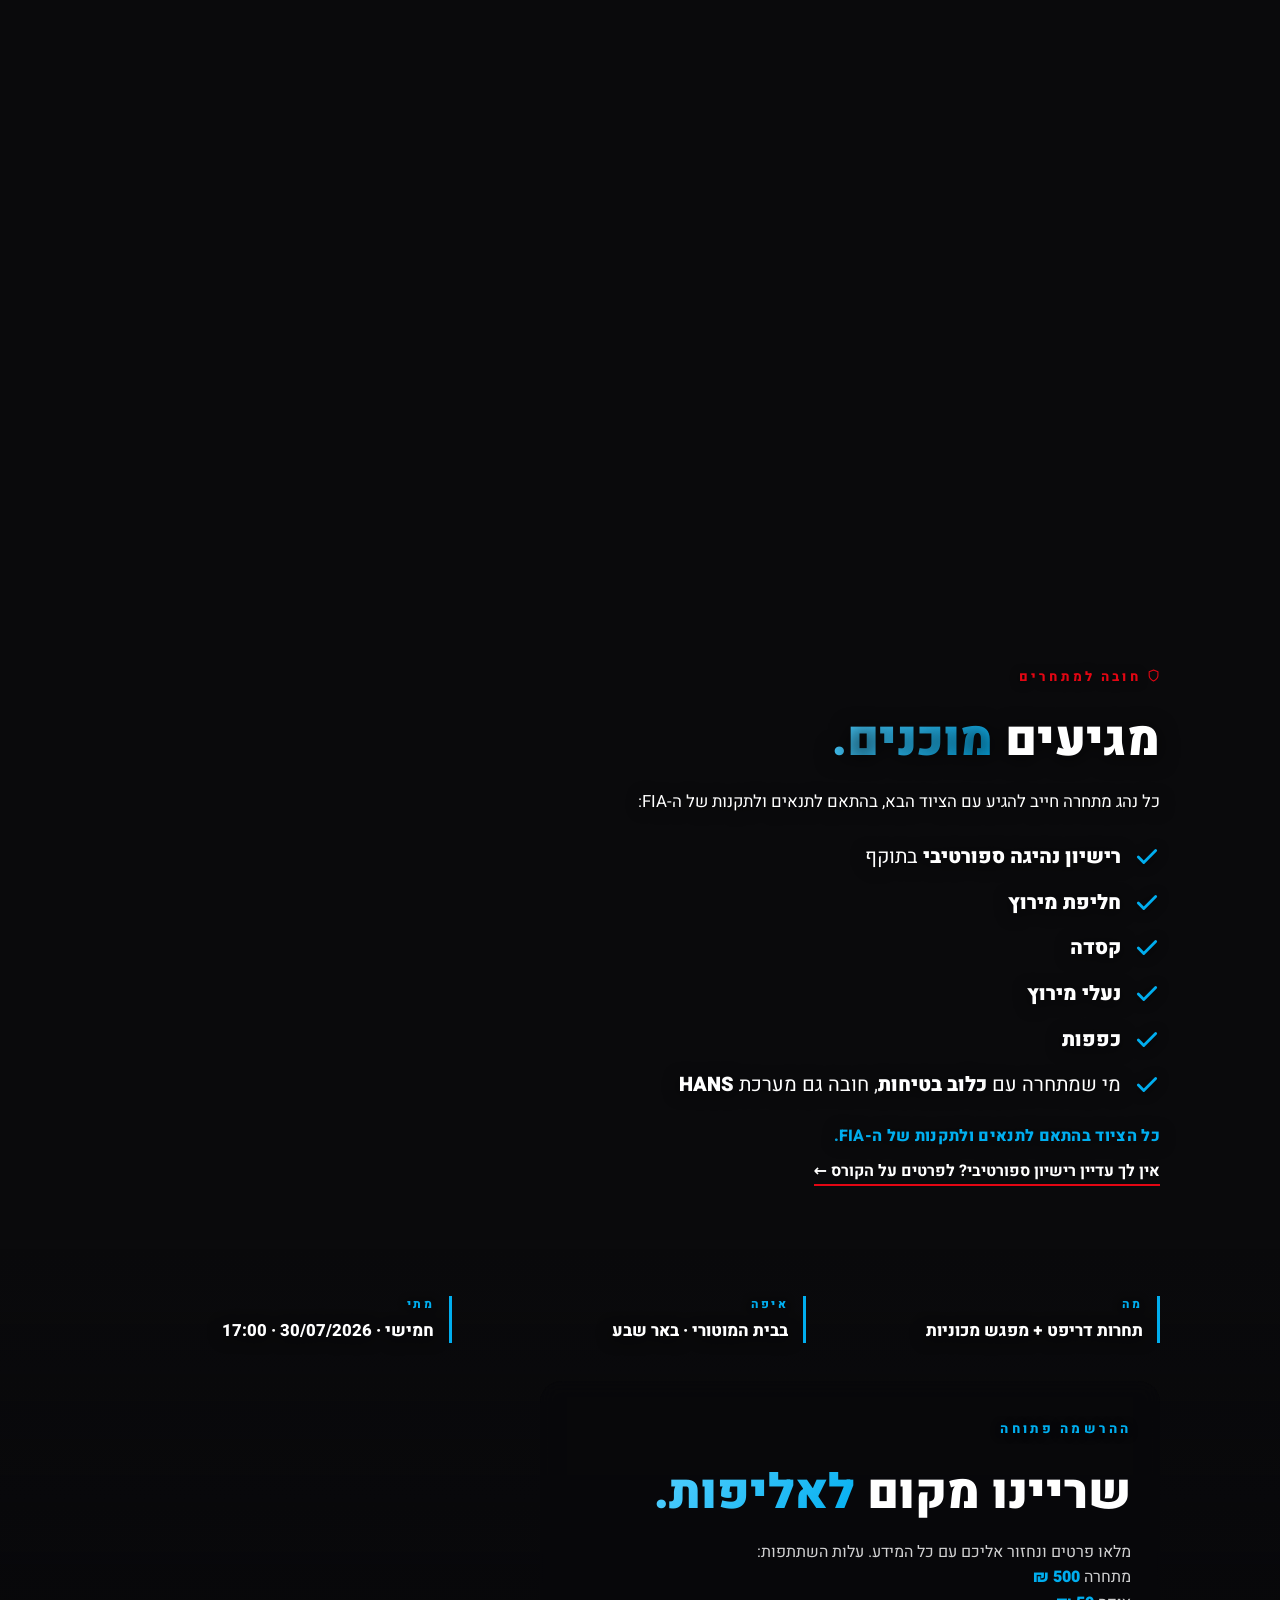
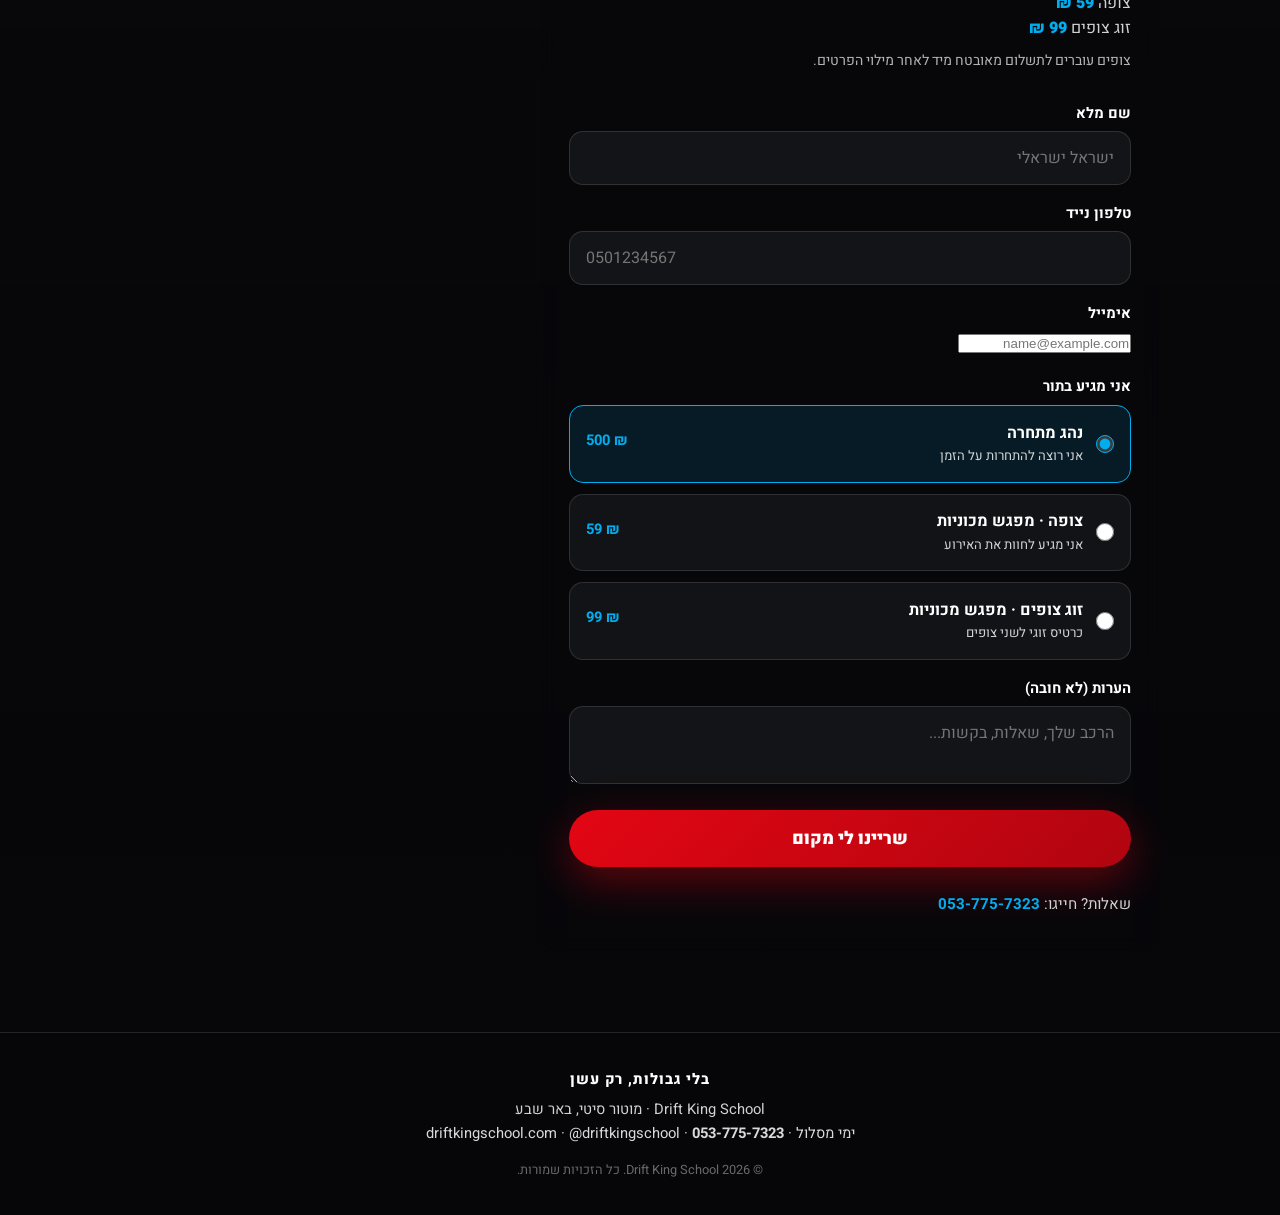
==== commit 5e69bde1: "Spectator tickets: 89 -> 59, add couple ticket 99, CardCom payment redirect - Spectator price 59, ne" ====
--- a/index.html
+++ b/index.html
@@ -164,7 +164,7 @@
     <div class="register-card">
       <span class="section-tag">ההרשמה פתוחה</span>
       <h2 class="register-title">שריינו מקום <span class="accent">לאליפות.</span></h2>
-      <p class="register-sub">מלאו פרטים ונחזור אליכם עם כל המידע. עלות השתתפות:<br>מתחרה <strong class="price">500 ₪</strong><br>צופה <strong class="price">89 ₪</strong></p>
+      <p class="register-sub">מלאו פרטים ונחזור אליכם עם כל המידע. עלות השתתפות:<br>מתחרה <strong class="price">500 ₪</strong><br>צופה <strong class="price">59 ₪</strong><br>זוג צופים <strong class="price">99 ₪</strong><br><span class="pay-note">צופים עוברים לתשלום מאובטח מיד לאחר מילוי הפרטים.</span></p>
 
       <form id="lead-form" novalidate>
         <label>
@@ -189,7 +189,12 @@
           <label class="role-tile">
             <input type="radio" name="role" value="צופה - מפגש מכוניות">
             <div><strong>צופה · מפגש מכוניות</strong><span>אני מגיע לחוות את האירוע</span></div>
-            <span class="role-price">89 ₪</span>
+            <span class="role-price">59 ₪</span>
+          </label>
+          <label class="role-tile">
+            <input type="radio" name="role" value="זוג צופים - מפגש מכוניות">
+            <div><strong>זוג צופים · מפגש מכוניות</strong><span>כרטיס זוגי לשני צופים</span></div>
+            <span class="role-price">99 ₪</span>
           </label>
         </fieldset>
         <label>
--- a/style.css
+++ b/style.css
@@ -236,6 +236,7 @@
   white-space: nowrap;
 }
 .register-sub .price { color: var(--cyan); font-weight: 900; white-space: nowrap; }
+.register-sub .pay-note { display: inline-block; margin-top: 0.5rem; font-size: 0.88rem; opacity: 0.85; }
 
 .hp-wrap { position: absolute; inset-inline-start: -9999px; top: -9999px; height: 1px; overflow: hidden; }
 
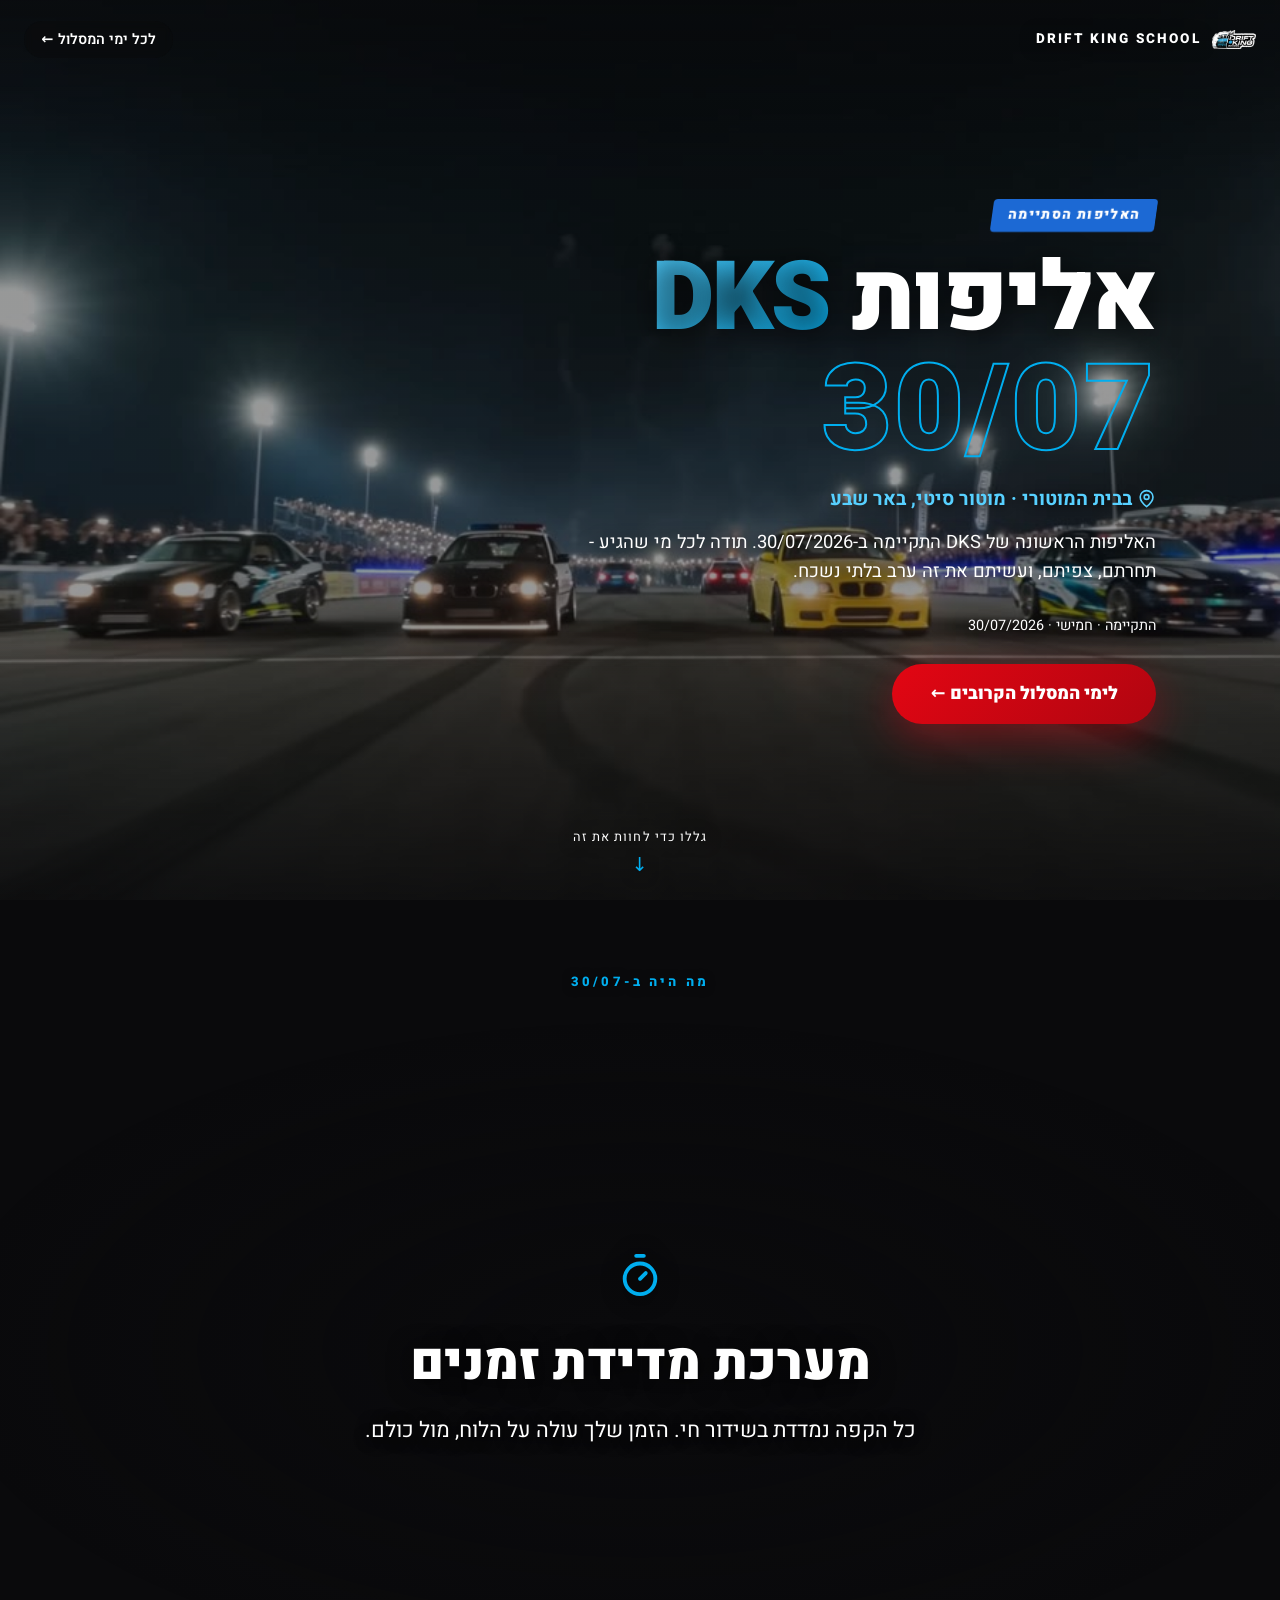
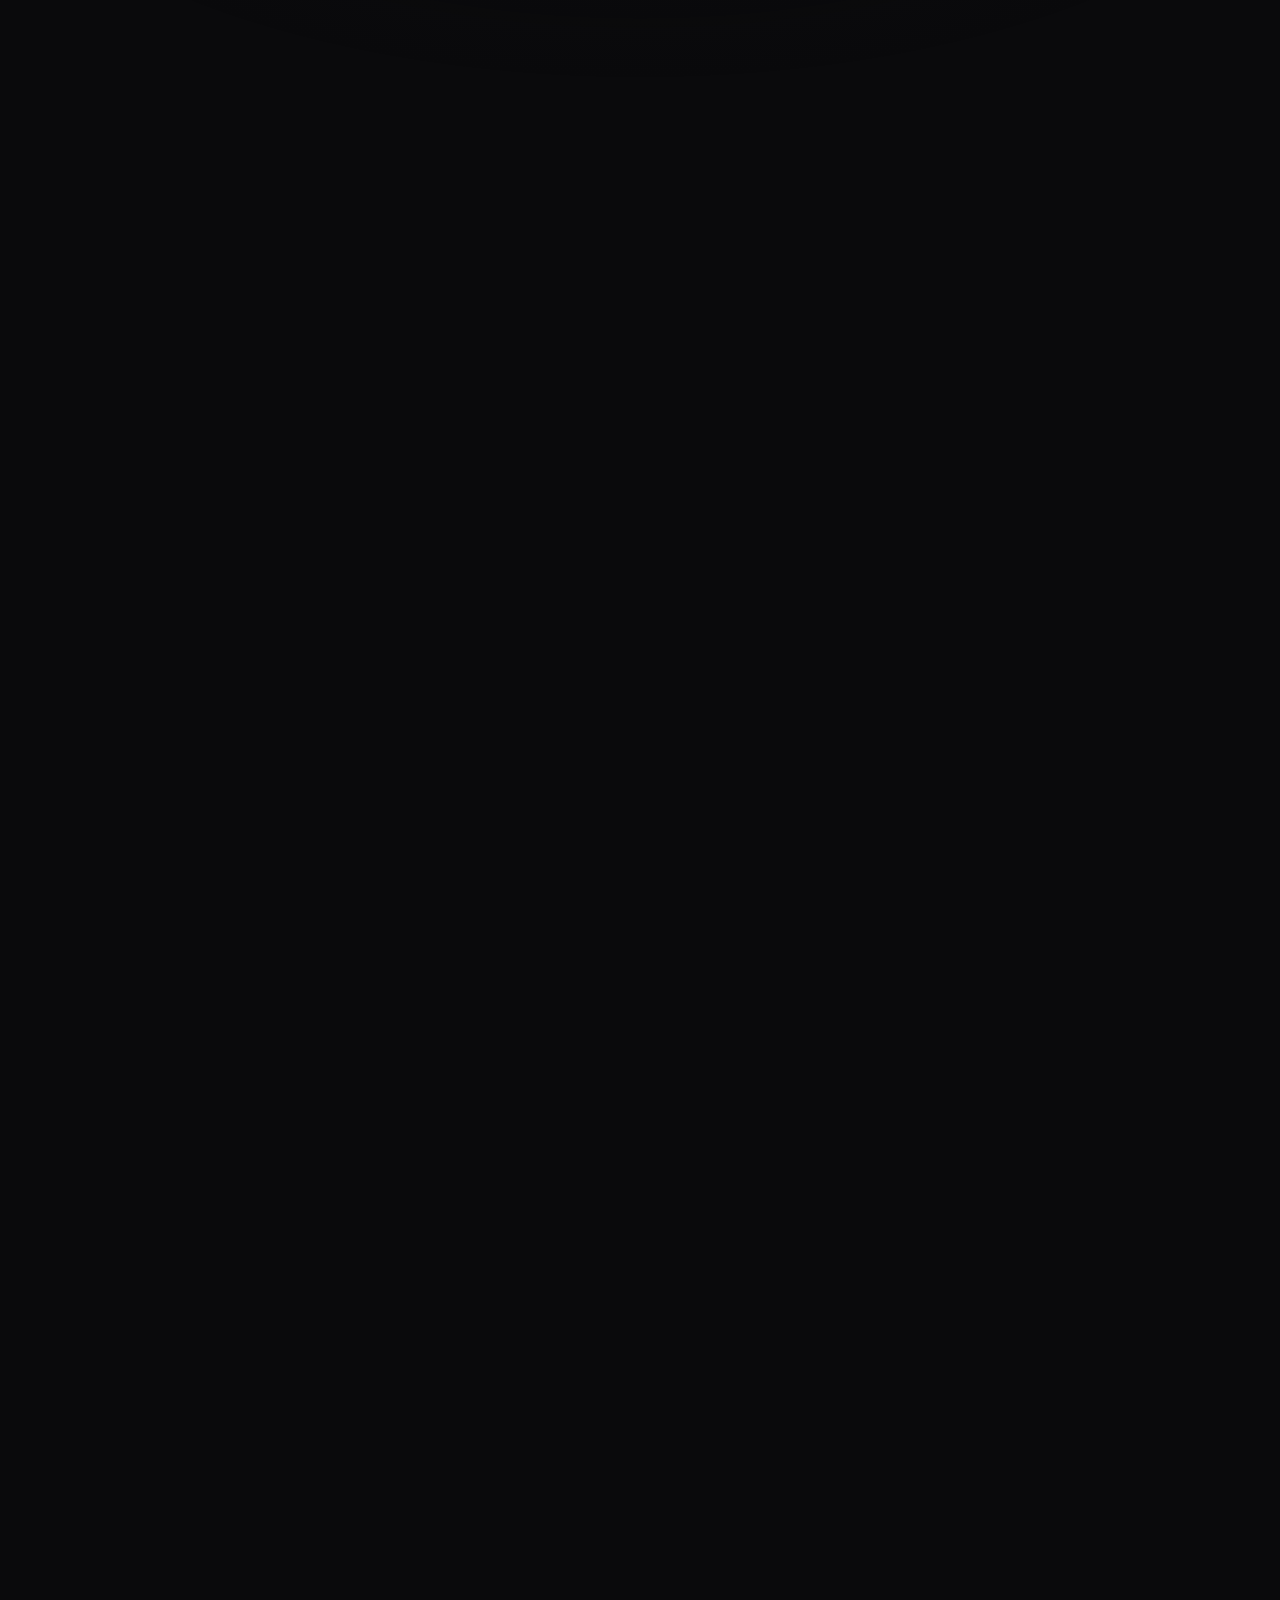
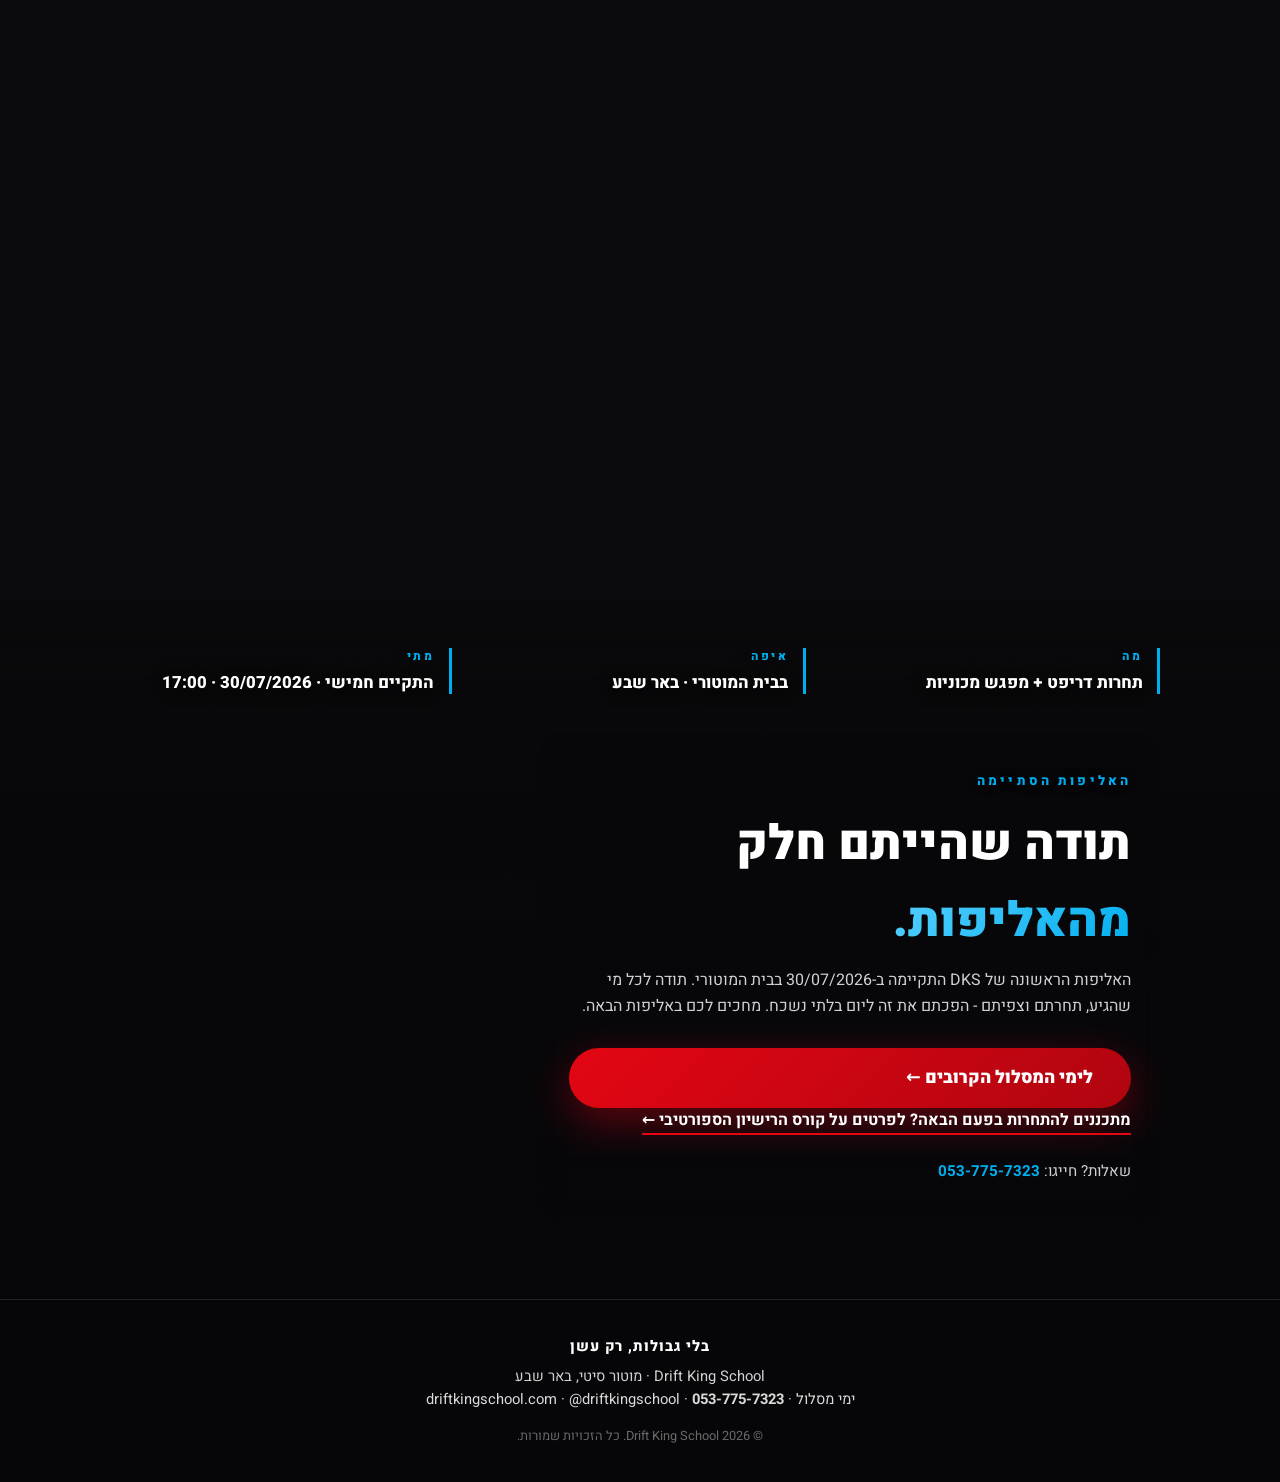
==== commit b838f3e2: "Close championship registration - event has passed (30/07) The 30/07 championship happened 4 days ag" ====
--- a/index.html
+++ b/index.html
@@ -4,13 +4,13 @@
   <meta charset="UTF-8">
   <meta name="viewport" content="width=device-width, initial-scale=1.0, maximum-scale=5.0">
   <meta name="theme-color" content="#0a0a0c">
-  <title>אליפות DKS 30/07 · Drift King School</title>
-  <meta name="description" content="אליפות DKS · תחרות דריפט + מפגש מכוניות. אירוע ערב בבית המוטורי (מוטור סיטי, באר שבע), חמישי 30/07/2026. מספר המקומות מוגבל.">
+  <title>אליפות DKS - התקיימה 30/07/2026 · Drift King School</title>
+  <meta name="description" content="אליפות הדריפט הראשונה של DKS התקיימה ב-30/07/2026 בבית המוטורי (מוטור סיטי, באר שבע). תודה לכולם - הצטרפו לימי המסלול הבאים.">
 
   <!-- Open Graph / WhatsApp / Instagram preview -->
   <meta property="og:type" content="website">
-  <meta property="og:title" content="אליפות DKS 30/07 · Drift King School">
-  <meta property="og:description" content="תחרות דריפט + מפגש מכוניות. אירוע ערב בבית המוטורי. מספר המקומות מוגבל.">
+  <meta property="og:title" content="אליפות DKS - התקיימה 30/07">
+  <meta property="og:description" content="אליפות הדריפט הראשונה של DKS התקיימה ב-30/07/2026. תודה לכולם - נתראה באליפות הבאה.">
   <meta property="og:image" content="https://driftkingschool.github.io/dks-happening/hap-last.jpg">
   <meta property="og:url" content="https://driftkingschool.github.io/dks-happening/">
   <meta property="og:locale" content="he_IL">
@@ -46,12 +46,6 @@
 </div>
 <div id="video-scrim" aria-hidden="true"></div>
 
-<!-- ============ FLOATING REGISTER PILL ============ -->
-<button type="button" id="float-register" class="float-register" hidden aria-label="לחץ כאן להרשמה">
-  <span class="float-dot" aria-hidden="true"></span>
-  לחץ כאן להרשמה
-</button>
-
 <!-- ============ HERO (over frame 1) ============ -->
 <section class="hero" id="hero">
   <header class="topbar">
@@ -63,25 +57,15 @@
   </header>
 
   <div class="hero-content">
-    <span class="event-chip">אירוע ערב</span>
+    <span class="event-chip">האליפות הסתיימה</span>
     <h1 class="hero-title">אליפות <span class="accent">DKS</span></h1>
     <div class="hero-date">30/07</div>
     <p class="hero-place"><svg class="icon-inline"><use href="#i-pin"/></svg> בבית המוטורי · מוטור סיטי, באר שבע</p>
-    <p class="hero-sub">תחרות דריפט + מפגש מכוניות. ערב אחד שמחבר את כל הסצנה: שופטים, עשן, זמנים על הלוח, ומכוניות שלא רואים בכביש.</p>
+    <p class="hero-sub">האליפות הראשונה של DKS התקיימה ב-30/07/2026. תודה לכל מי שהגיע - תחרתם, צפיתם, ועשיתם את זה ערב בלתי נשכח.</p>
 
-    <div class="countdown" role="timer" aria-label="ספירה לאחור לאירוע">
-      <div class="cd-cell"><span class="cd-num" id="cd-days">--</span><span class="cd-label">ימים</span></div>
-      <div class="cd-sep">:</div>
-      <div class="cd-cell"><span class="cd-num" id="cd-hours">--</span><span class="cd-label">שעות</span></div>
-      <div class="cd-sep">:</div>
-      <div class="cd-cell"><span class="cd-num" id="cd-mins">--</span><span class="cd-label">דקות</span></div>
-      <div class="cd-sep">:</div>
-      <div class="cd-cell"><span class="cd-num" id="cd-secs">--</span><span class="cd-label">שניות</span></div>
-    </div>
-    <p class="cd-caption">חמישי · 30/07/2026 · 17:00</p>
+    <p class="cd-caption">התקיימה · חמישי · 30/07/2026</p>
 
-    <button type="button" class="cta-primary" data-fast-register>להרשמה מהירה ←</button>
-    <p class="cta-microcopy">מספר המקומות מוגבל.</p>
+    <a href="https://driftkingschool.github.io/track-days/" class="cta-primary">לימי המסלול הקרובים ←</a>
   </div>
 
   <div class="scroll-hint" aria-hidden="true">
@@ -93,7 +77,7 @@
 <!-- ============ STORY (pinned, 5 points cross-fade over the scrubbing video) ============ -->
 <section class="story" id="story">
   <div class="story-sticky">
-    <span class="story-tag">מה מחכה לכם ב-30/07</span>
+    <span class="story-tag">מה היה ב-30/07</span>
     <div class="story-points">
       <div class="story-point">
         <div class="step-icon"><svg><use href="#i-timer"/></svg></div>
@@ -124,25 +108,6 @@
   </div>
 </section>
 
-<!-- ============ REQUIRED FOR COMPETITORS (FIA) ============ -->
-<section class="section requirements" id="requirements">
-  <div class="container">
-    <span class="section-tag req-tag"><svg class="icon-inline"><use href="#i-shield"/></svg> חובה למתחרים</span>
-    <h2 class="req-title">מגיעים <span class="accent">מוכנים.</span></h2>
-    <p class="req-intro">כל נהג מתחרה חייב להגיע עם הציוד הבא, בהתאם לתנאים ולתקנות של ה-FIA:</p>
-    <ul class="req-list">
-      <li><svg class="req-ic"><use href="#i-check"/></svg><span><strong>רישיון נהיגה ספורטיבי</strong> בתוקף</span></li>
-      <li><svg class="req-ic"><use href="#i-check"/></svg><span><strong>חליפת מירוץ</strong></span></li>
-      <li><svg class="req-ic"><use href="#i-check"/></svg><span><strong>קסדה</strong></span></li>
-      <li><svg class="req-ic"><use href="#i-check"/></svg><span><strong>נעלי מירוץ</strong></span></li>
-      <li><svg class="req-ic"><use href="#i-check"/></svg><span><strong>כפפות</strong></span></li>
-      <li class="req-cage"><svg class="req-ic"><use href="#i-check"/></svg><span>מי שמתחרה עם <strong>כלוב בטיחות</strong>, חובה גם מערכת <strong>HANS</strong></span></li>
-    </ul>
-    <p class="req-fia">כל הציוד בהתאם לתנאים ולתקנות של ה-FIA.</p>
-    <p class="req-link"><a href="https://driftkingschool.github.io/dks-rishayon/">אין לך עדיין רישיון ספורטיבי? לפרטים על הקורס ←</a></p>
-  </div>
-</section>
-
 <!-- ============ REGISTER (over the last frame: fireworks + 30.07) ============ -->
 <section class="section register-section" id="register">
   <div class="container">
@@ -157,69 +122,18 @@
       </div>
       <div class="info-tile">
         <span class="info-label">מתי</span>
-        <strong class="info-value">חמישי · 30/07/2026 · 17:00</strong>
+        <strong class="info-value">התקיים חמישי · 30/07/2026 · 17:00</strong>
       </div>
     </div>
 
     <div class="register-card">
-      <span class="section-tag">ההרשמה פתוחה</span>
-      <h2 class="register-title">שריינו מקום <span class="accent">לאליפות.</span></h2>
-      <p class="register-sub">מלאו פרטים ונחזור אליכם עם כל המידע. עלות השתתפות:<br>מתחרה <strong class="price">500 ₪</strong><br>צופה <strong class="price">59 ₪</strong><br>זוג צופים <strong class="price">99 ₪</strong><br><span class="pay-note">צופים עוברים לתשלום מאובטח מיד לאחר מילוי הפרטים.</span></p>
+      <span class="section-tag">האליפות הסתיימה</span>
+      <h2 class="register-title">תודה שהייתם חלק <span class="accent">מהאליפות.</span></h2>
+      <p class="register-sub">האליפות הראשונה של DKS התקיימה ב-30/07/2026 בבית המוטורי. תודה לכל מי שהגיע, תחרתם וצפיתם - הפכתם את זה ליום בלתי נשכח. מחכים לכם באליפות הבאה.</p>
 
-      <form id="lead-form" novalidate>
-        <label>
-          <span>שם מלא</span>
-          <input type="text" name="fullName" required maxlength="80" placeholder="ישראל ישראלי" autocomplete="name">
-        </label>
-        <label>
-          <span>טלפון נייד</span>
-          <input type="tel" name="phone" required inputmode="numeric" pattern="05[0-9]{8}" maxlength="10" placeholder="0501234567" autocomplete="tel">
-        </label>
-        <label>
-          <span>אימייל</span>
-          <input type="email" name="email" required placeholder="name@example.com" autocomplete="email">
-        </label>
-        <fieldset class="role-group">
-          <legend>אני מגיע בתור</legend>
-          <label class="role-tile">
-            <input type="radio" name="role" value="נהג מתחרה" checked>
-            <div><strong>נהג מתחרה</strong><span>אני רוצה להתחרות על הזמן</span></div>
-            <span class="role-price">500 ₪</span>
-          </label>
-          <label class="role-tile">
-            <input type="radio" name="role" value="צופה - מפגש מכוניות">
-            <div><strong>צופה · מפגש מכוניות</strong><span>אני מגיע לחוות את האירוע</span></div>
-            <span class="role-price">59 ₪</span>
-          </label>
-          <label class="role-tile">
-            <input type="radio" name="role" value="זוג צופים - מפגש מכוניות">
-            <div><strong>זוג צופים · מפגש מכוניות</strong><span>כרטיס זוגי לשני צופים</span></div>
-            <span class="role-price">99 ₪</span>
-          </label>
-        </fieldset>
-        <label>
-          <span>הערות (לא חובה)</span>
-          <textarea name="notes" rows="2" maxlength="500" placeholder="הרכב שלך, שאלות, בקשות..."></textarea>
-        </label>
-        <!-- honeypot: off-screen, bots only -->
-        <div class="hp-wrap" aria-hidden="true">
-          <input type="text" name="website" tabindex="-1" autocomplete="off">
-        </div>
-        <button type="submit" class="cta-primary submit-btn" id="lead-submit">שריינו לי מקום</button>
-      </form>
+      <a href="https://driftkingschool.github.io/track-days/" class="cta-primary submit-btn">לימי המסלול הקרובים ←</a>
 
-      <div id="lead-success" class="lead-msg" hidden>
-        <div class="success-mark" aria-hidden="true">✓</div>
-        <h3>הפרטים נקלטו!</h3>
-        <p>נחזור אליכם עם כל הפרטים לקראת 30/07. נתראה במסלול.</p>
-      </div>
-
-      <div id="lead-error" class="lead-msg" hidden>
-        <p>משהו השתבש בשליחה. אפשר לנסות שוב, או:</p>
-        <a id="wa-fallback" class="cta-primary" target="_blank" rel="noopener">
-          <svg class="icon-inline"><use href="#i-whatsapp"/></svg> להירשם דרך וואטסאפ
-        </a>
-      </div>
+      <p class="req-link"><a href="https://driftkingschool.github.io/dks-rishayon/">מתכננים להתחרות בפעם הבאה? לפרטים על קורס הרישיון הספורטיבי ←</a></p>
 
       <p class="contact-strip">
         <span>שאלות? חייגו:</span>
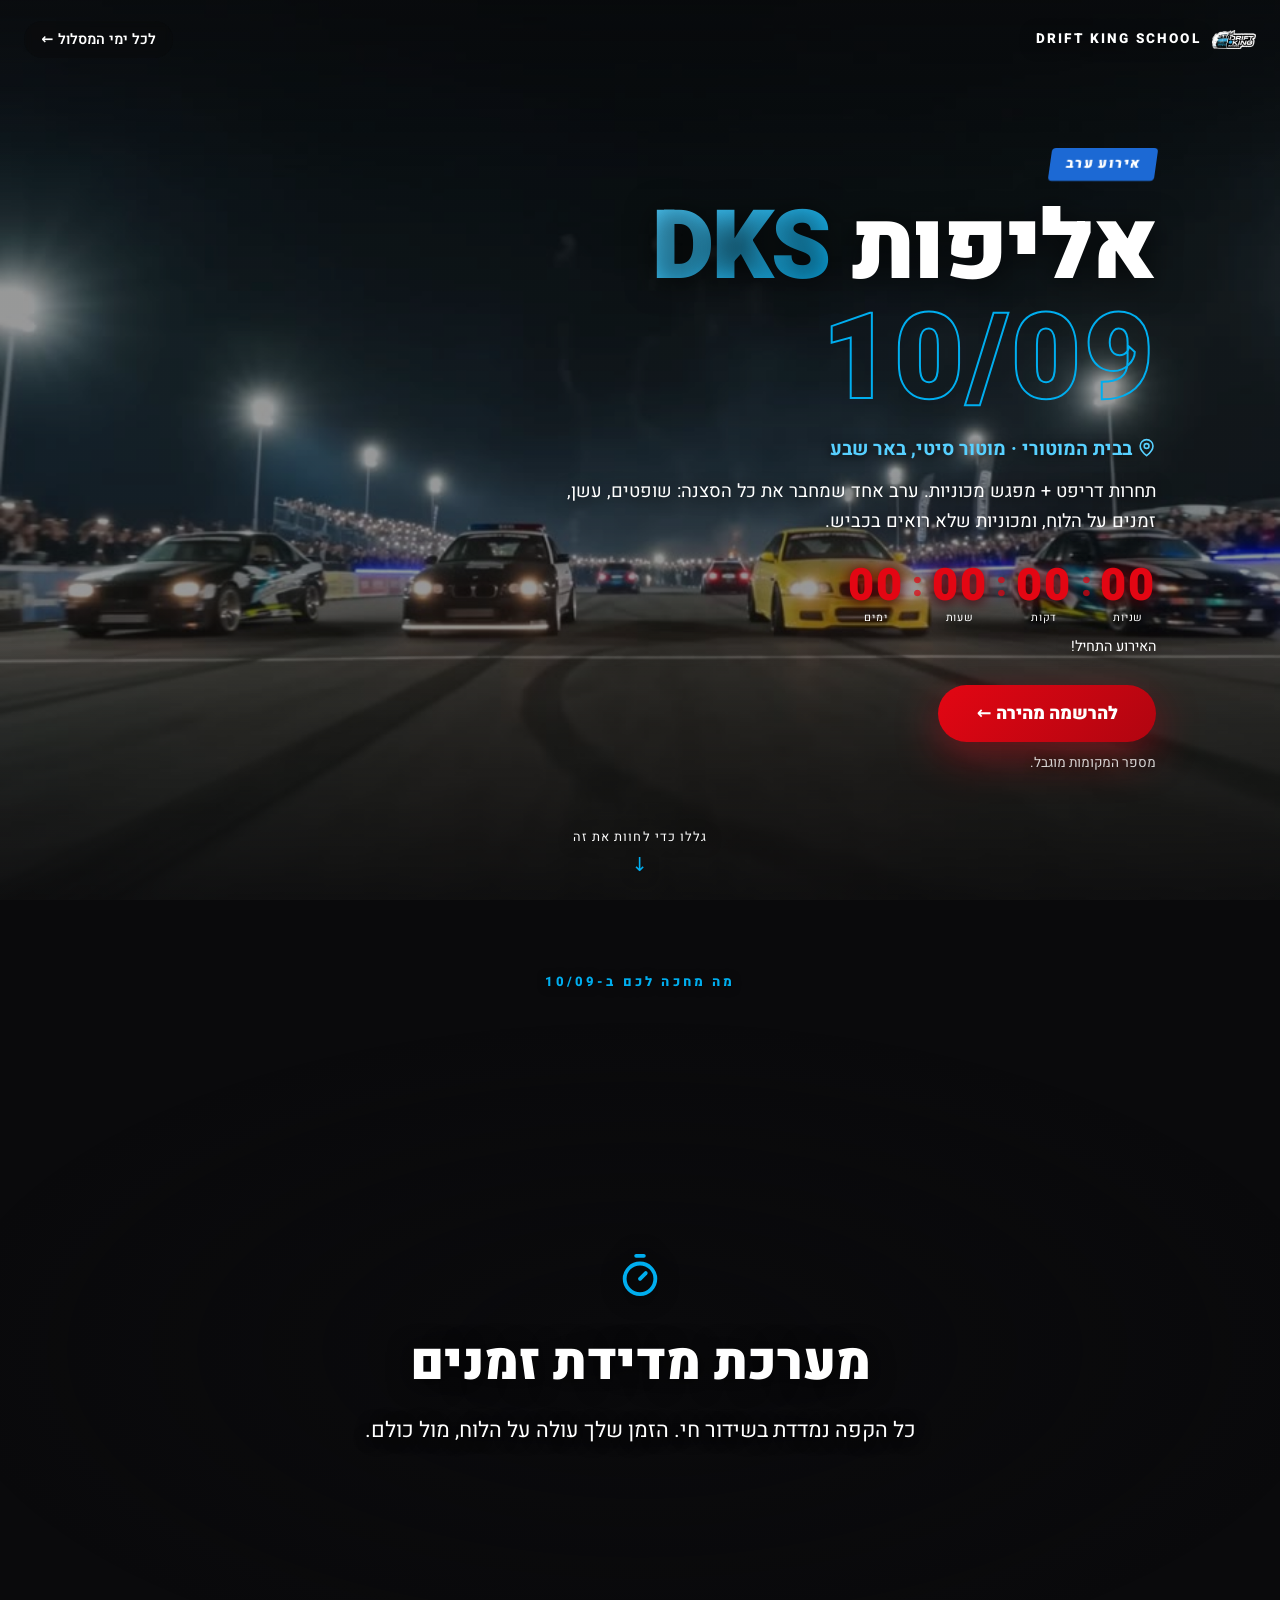
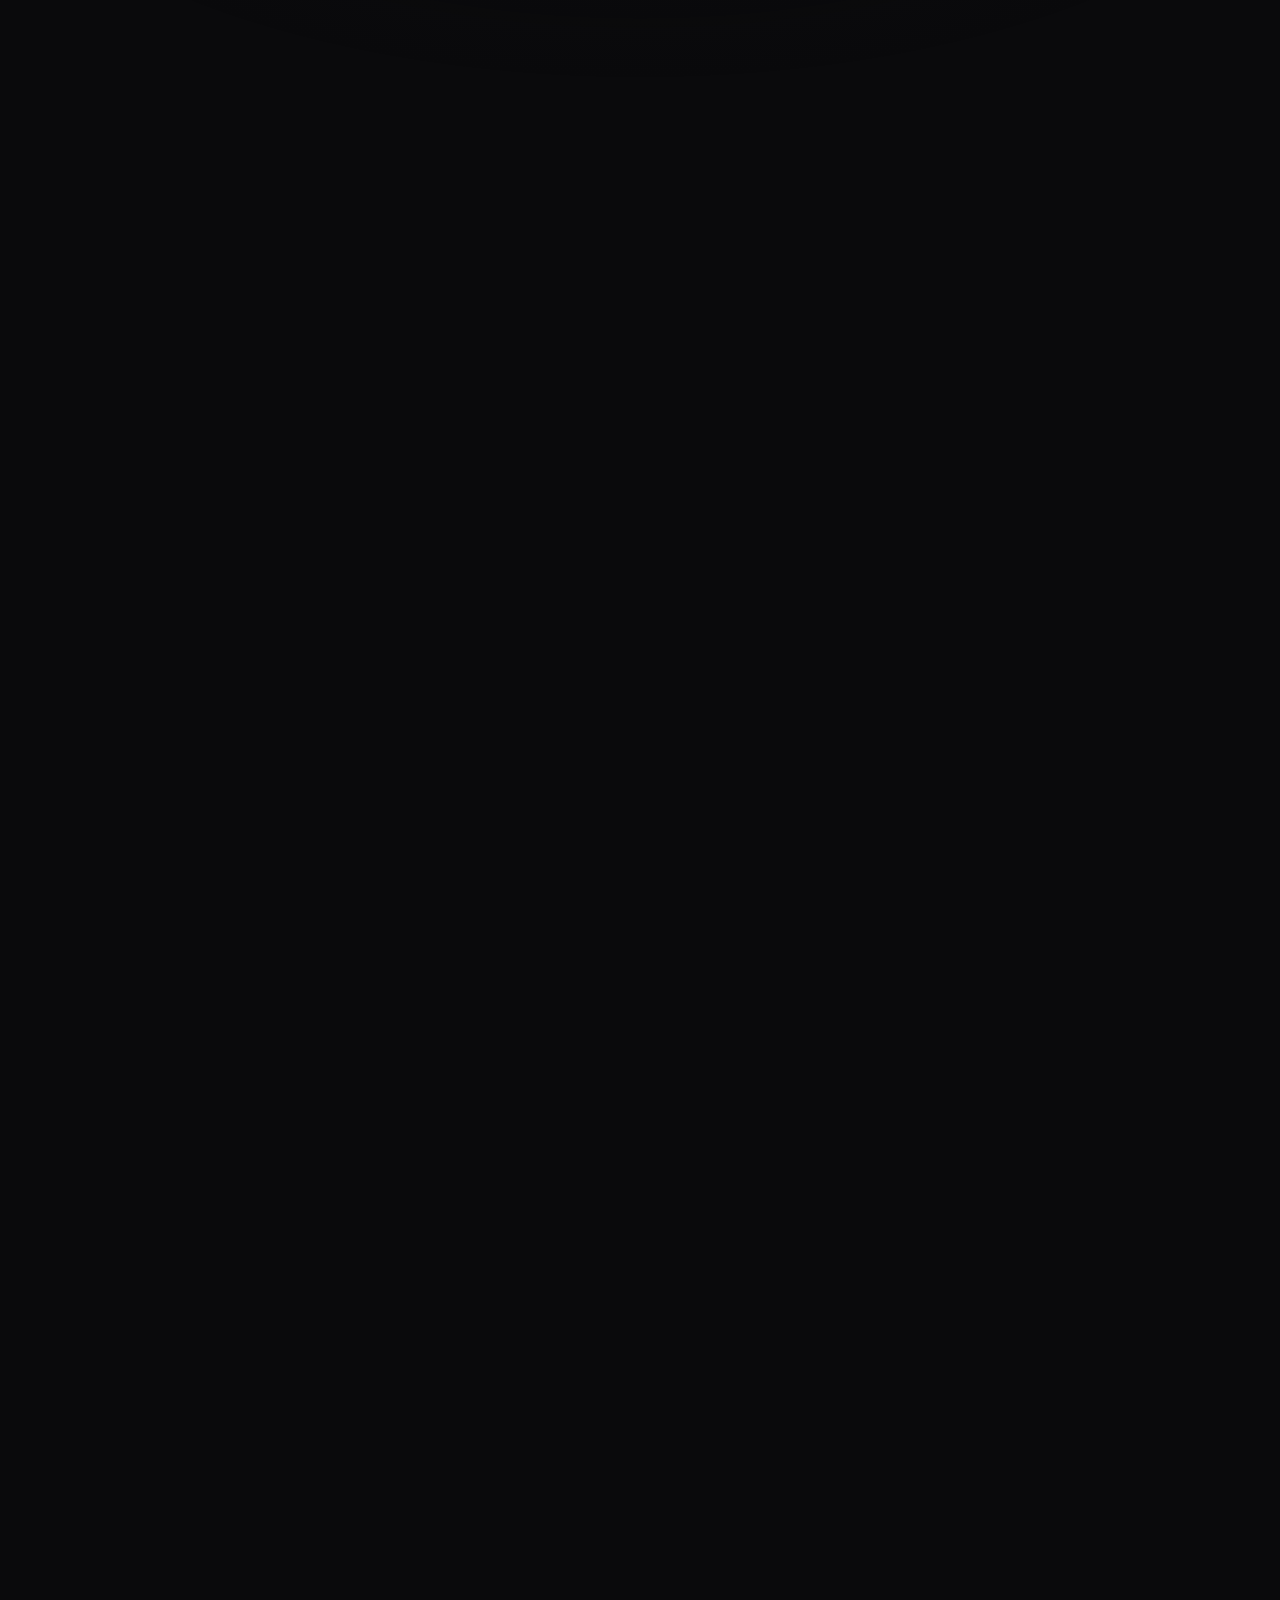
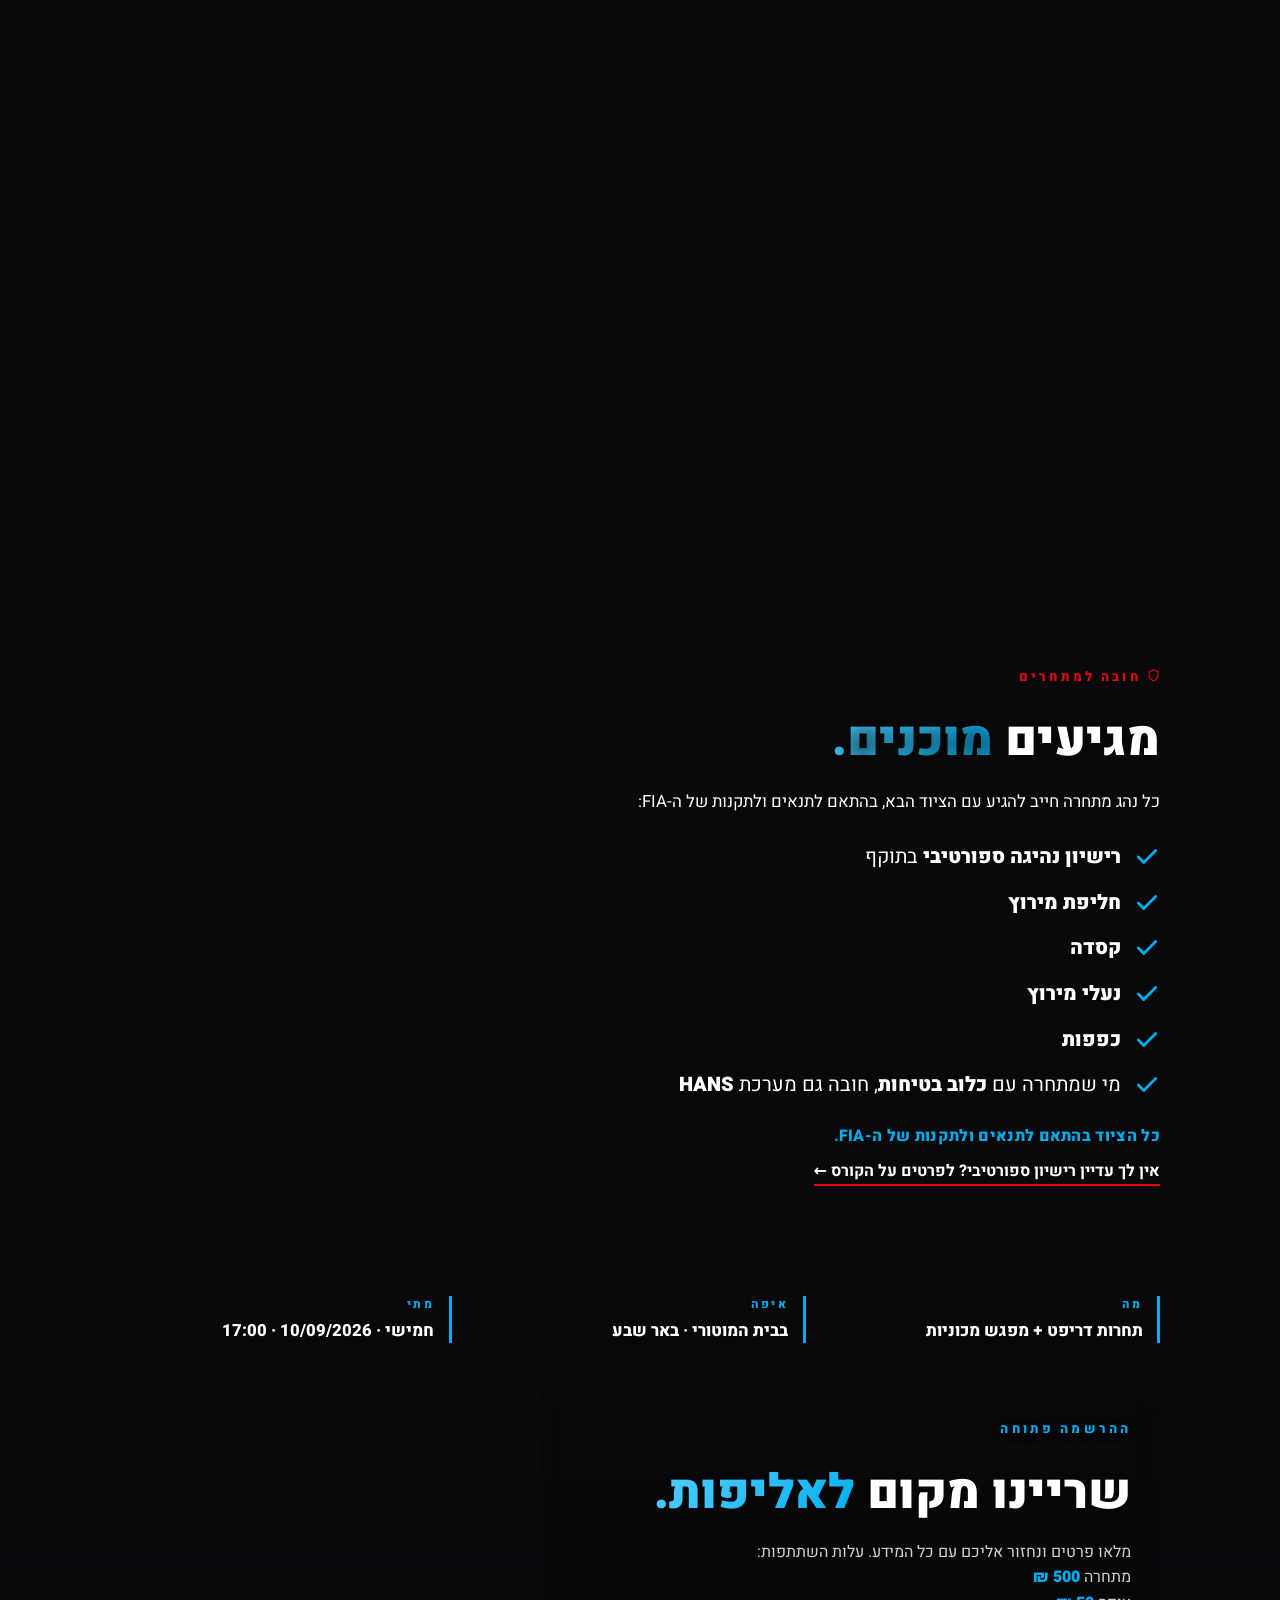
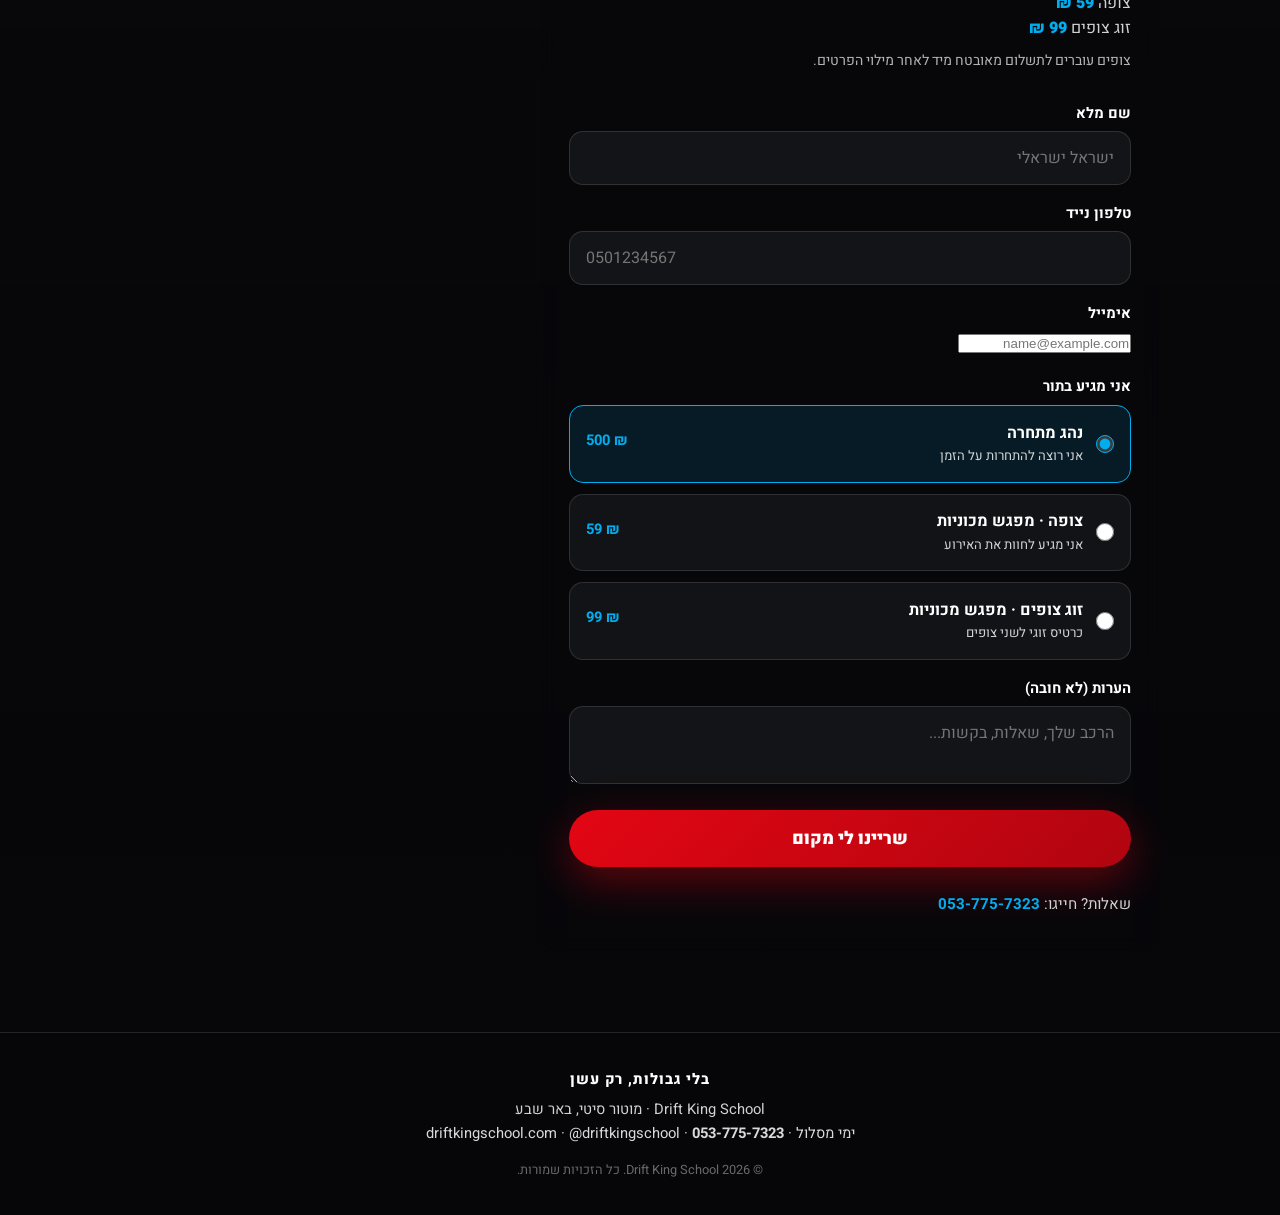
==== commit bf05a097: "Reopen championship page for 10/09/2026 - restore from archive, retarget all dates Co-Authored-By: C" ====
--- a/index.html
+++ b/index.html
@@ -4,13 +4,13 @@
   <meta charset="UTF-8">
   <meta name="viewport" content="width=device-width, initial-scale=1.0, maximum-scale=5.0">
   <meta name="theme-color" content="#0a0a0c">
-  <title>אליפות DKS - התקיימה 30/07/2026 · Drift King School</title>
-  <meta name="description" content="אליפות הדריפט הראשונה של DKS התקיימה ב-30/07/2026 בבית המוטורי (מוטור סיטי, באר שבע). תודה לכולם - הצטרפו לימי המסלול הבאים.">
+  <title>אליפות DKS 10/09 · Drift King School</title>
+  <meta name="description" content="אליפות DKS · תחרות דריפט + מפגש מכוניות. אירוע ערב בבית המוטורי (מוטור סיטי, באר שבע), חמישי 10/09/2026. מספר המקומות מוגבל.">
 
   <!-- Open Graph / WhatsApp / Instagram preview -->
   <meta property="og:type" content="website">
-  <meta property="og:title" content="אליפות DKS - התקיימה 30/07">
-  <meta property="og:description" content="אליפות הדריפט הראשונה של DKS התקיימה ב-30/07/2026. תודה לכולם - נתראה באליפות הבאה.">
+  <meta property="og:title" content="אליפות DKS 10/09 · Drift King School">
+  <meta property="og:description" content="תחרות דריפט + מפגש מכוניות. אירוע ערב בבית המוטורי. מספר המקומות מוגבל.">
   <meta property="og:image" content="https://driftkingschool.github.io/dks-happening/hap-last.jpg">
   <meta property="og:url" content="https://driftkingschool.github.io/dks-happening/">
   <meta property="og:locale" content="he_IL">
@@ -46,6 +46,12 @@
 </div>
 <div id="video-scrim" aria-hidden="true"></div>
 
+<!-- ============ FLOATING REGISTER PILL ============ -->
+<button type="button" id="float-register" class="float-register" hidden aria-label="לחץ כאן להרשמה">
+  <span class="float-dot" aria-hidden="true"></span>
+  לחץ כאן להרשמה
+</button>
+
 <!-- ============ HERO (over frame 1) ============ -->
 <section class="hero" id="hero">
   <header class="topbar">
@@ -57,15 +63,25 @@
   </header>
 
   <div class="hero-content">
-    <span class="event-chip">האליפות הסתיימה</span>
+    <span class="event-chip">אירוע ערב</span>
     <h1 class="hero-title">אליפות <span class="accent">DKS</span></h1>
-    <div class="hero-date">30/07</div>
+    <div class="hero-date">10/09</div>
     <p class="hero-place"><svg class="icon-inline"><use href="#i-pin"/></svg> בבית המוטורי · מוטור סיטי, באר שבע</p>
-    <p class="hero-sub">האליפות הראשונה של DKS התקיימה ב-30/07/2026. תודה לכל מי שהגיע - תחרתם, צפיתם, ועשיתם את זה ערב בלתי נשכח.</p>
-
-    <p class="cd-caption">התקיימה · חמישי · 30/07/2026</p>
-
-    <a href="https://driftkingschool.github.io/track-days/" class="cta-primary">לימי המסלול הקרובים ←</a>
+    <p class="hero-sub">תחרות דריפט + מפגש מכוניות. ערב אחד שמחבר את כל הסצנה: שופטים, עשן, זמנים על הלוח, ומכוניות שלא רואים בכביש.</p>
+
+    <div class="countdown" role="timer" aria-label="ספירה לאחור לאירוע">
+      <div class="cd-cell"><span class="cd-num" id="cd-days">--</span><span class="cd-label">ימים</span></div>
+      <div class="cd-sep">:</div>
+      <div class="cd-cell"><span class="cd-num" id="cd-hours">--</span><span class="cd-label">שעות</span></div>
+      <div class="cd-sep">:</div>
+      <div class="cd-cell"><span class="cd-num" id="cd-mins">--</span><span class="cd-label">דקות</span></div>
+      <div class="cd-sep">:</div>
+      <div class="cd-cell"><span class="cd-num" id="cd-secs">--</span><span class="cd-label">שניות</span></div>
+    </div>
+    <p class="cd-caption">חמישי · 10/09/2026 · 17:00</p>
+
+    <button type="button" class="cta-primary" data-fast-register>להרשמה מהירה ←</button>
+    <p class="cta-microcopy">מספר המקומות מוגבל.</p>
   </div>
 
   <div class="scroll-hint" aria-hidden="true">
@@ -77,7 +93,7 @@
 <!-- ============ STORY (pinned, 5 points cross-fade over the scrubbing video) ============ -->
 <section class="story" id="story">
   <div class="story-sticky">
-    <span class="story-tag">מה היה ב-30/07</span>
+    <span class="story-tag">מה מחכה לכם ב-10/09</span>
     <div class="story-points">
       <div class="story-point">
         <div class="step-icon"><svg><use href="#i-timer"/></svg></div>
@@ -105,6 +121,25 @@
         <p>מתחילים לצד אלופים. כל אחד נלחם על הזמן של עצמו.</p>
       </div>
     </div>
+  </div>
+</section>
+
+<!-- ============ REQUIRED FOR COMPETITORS (FIA) ============ -->
+<section class="section requirements" id="requirements">
+  <div class="container">
+    <span class="section-tag req-tag"><svg class="icon-inline"><use href="#i-shield"/></svg> חובה למתחרים</span>
+    <h2 class="req-title">מגיעים <span class="accent">מוכנים.</span></h2>
+    <p class="req-intro">כל נהג מתחרה חייב להגיע עם הציוד הבא, בהתאם לתנאים ולתקנות של ה-FIA:</p>
+    <ul class="req-list">
+      <li><svg class="req-ic"><use href="#i-check"/></svg><span><strong>רישיון נהיגה ספורטיבי</strong> בתוקף</span></li>
+      <li><svg class="req-ic"><use href="#i-check"/></svg><span><strong>חליפת מירוץ</strong></span></li>
+      <li><svg class="req-ic"><use href="#i-check"/></svg><span><strong>קסדה</strong></span></li>
+      <li><svg class="req-ic"><use href="#i-check"/></svg><span><strong>נעלי מירוץ</strong></span></li>
+      <li><svg class="req-ic"><use href="#i-check"/></svg><span><strong>כפפות</strong></span></li>
+      <li class="req-cage"><svg class="req-ic"><use href="#i-check"/></svg><span>מי שמתחרה עם <strong>כלוב בטיחות</strong>, חובה גם מערכת <strong>HANS</strong></span></li>
+    </ul>
+    <p class="req-fia">כל הציוד בהתאם לתנאים ולתקנות של ה-FIA.</p>
+    <p class="req-link"><a href="https://driftkingschool.github.io/dks-rishayon/">אין לך עדיין רישיון ספורטיבי? לפרטים על הקורס ←</a></p>
   </div>
 </section>
 
@@ -122,18 +157,69 @@
       </div>
       <div class="info-tile">
         <span class="info-label">מתי</span>
-        <strong class="info-value">התקיים חמישי · 30/07/2026 · 17:00</strong>
+        <strong class="info-value">חמישי · 10/09/2026 · 17:00</strong>
       </div>
     </div>
 
     <div class="register-card">
-      <span class="section-tag">האליפות הסתיימה</span>
-      <h2 class="register-title">תודה שהייתם חלק <span class="accent">מהאליפות.</span></h2>
-      <p class="register-sub">האליפות הראשונה של DKS התקיימה ב-30/07/2026 בבית המוטורי. תודה לכל מי שהגיע, תחרתם וצפיתם - הפכתם את זה ליום בלתי נשכח. מחכים לכם באליפות הבאה.</p>
-
-      <a href="https://driftkingschool.github.io/track-days/" class="cta-primary submit-btn">לימי המסלול הקרובים ←</a>
-
-      <p class="req-link"><a href="https://driftkingschool.github.io/dks-rishayon/">מתכננים להתחרות בפעם הבאה? לפרטים על קורס הרישיון הספורטיבי ←</a></p>
+      <span class="section-tag">ההרשמה פתוחה</span>
+      <h2 class="register-title">שריינו מקום <span class="accent">לאליפות.</span></h2>
+      <p class="register-sub">מלאו פרטים ונחזור אליכם עם כל המידע. עלות השתתפות:<br>מתחרה <strong class="price">500 ₪</strong><br>צופה <strong class="price">59 ₪</strong><br>זוג צופים <strong class="price">99 ₪</strong><br><span class="pay-note">צופים עוברים לתשלום מאובטח מיד לאחר מילוי הפרטים.</span></p>
+
+      <form id="lead-form" novalidate>
+        <label>
+          <span>שם מלא</span>
+          <input type="text" name="fullName" required maxlength="80" placeholder="ישראל ישראלי" autocomplete="name">
+        </label>
+        <label>
+          <span>טלפון נייד</span>
+          <input type="tel" name="phone" required inputmode="numeric" pattern="05[0-9]{8}" maxlength="10" placeholder="0501234567" autocomplete="tel">
+        </label>
+        <label>
+          <span>אימייל</span>
+          <input type="email" name="email" required placeholder="name@example.com" autocomplete="email">
+        </label>
+        <fieldset class="role-group">
+          <legend>אני מגיע בתור</legend>
+          <label class="role-tile">
+            <input type="radio" name="role" value="נהג מתחרה" checked>
+            <div><strong>נהג מתחרה</strong><span>אני רוצה להתחרות על הזמן</span></div>
+            <span class="role-price">500 ₪</span>
+          </label>
+          <label class="role-tile">
+            <input type="radio" name="role" value="צופה - מפגש מכוניות">
+            <div><strong>צופה · מפגש מכוניות</strong><span>אני מגיע לחוות את האירוע</span></div>
+            <span class="role-price">59 ₪</span>
+          </label>
+          <label class="role-tile">
+            <input type="radio" name="role" value="זוג צופים - מפגש מכוניות">
+            <div><strong>זוג צופים · מפגש מכוניות</strong><span>כרטיס זוגי לשני צופים</span></div>
+            <span class="role-price">99 ₪</span>
+          </label>
+        </fieldset>
+        <label>
+          <span>הערות (לא חובה)</span>
+          <textarea name="notes" rows="2" maxlength="500" placeholder="הרכב שלך, שאלות, בקשות..."></textarea>
+        </label>
+        <!-- honeypot: off-screen, bots only -->
+        <div class="hp-wrap" aria-hidden="true">
+          <input type="text" name="website" tabindex="-1" autocomplete="off">
+        </div>
+        <button type="submit" class="cta-primary submit-btn" id="lead-submit">שריינו לי מקום</button>
+      </form>
+
+      <div id="lead-success" class="lead-msg" hidden>
+        <div class="success-mark" aria-hidden="true">✓</div>
+        <h3>הפרטים נקלטו!</h3>
+        <p>נחזור אליכם עם כל הפרטים לקראת 10/09. נתראה במסלול.</p>
+      </div>
+
+      <div id="lead-error" class="lead-msg" hidden>
+        <p>משהו השתבש בשליחה. אפשר לנסות שוב, או:</p>
+        <a id="wa-fallback" class="cta-primary" target="_blank" rel="noopener">
+          <svg class="icon-inline"><use href="#i-whatsapp"/></svg> להירשם דרך וואטסאפ
+        </a>
+      </div>
 
       <p class="contact-strip">
         <span>שאלות? חייגו:</span>
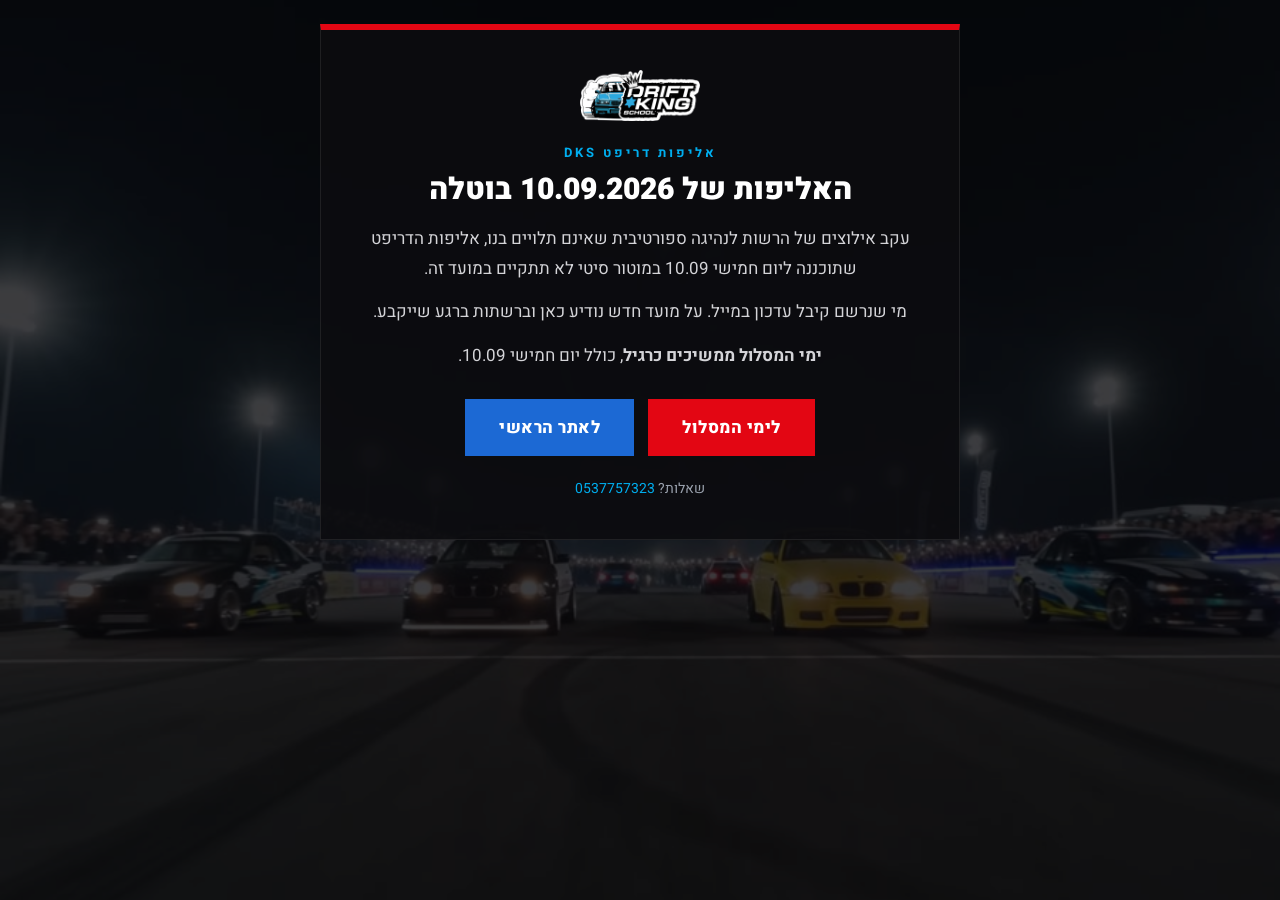
==== commit 9b250a39: "Championship 10/09 cancelled - holding page, previous page archived Co-Authored-By: Claude Fable 5.1" ====
--- a/index.html
+++ b/index.html
@@ -2,248 +2,50 @@
 <html lang="he" dir="rtl">
 <head>
   <meta charset="UTF-8">
-  <meta name="viewport" content="width=device-width, initial-scale=1.0, maximum-scale=5.0">
+  <meta name="viewport" content="width=device-width, initial-scale=1.0">
   <meta name="theme-color" content="#0a0a0c">
-  <title>אליפות DKS 10/09 · Drift King School</title>
-  <meta name="description" content="אליפות DKS · תחרות דריפט + מפגש מכוניות. אירוע ערב בבית המוטורי (מוטור סיטי, באר שבע), חמישי 10/09/2026. מספר המקומות מוגבל.">
-
-  <!-- Open Graph / WhatsApp / Instagram preview -->
+  <meta name="robots" content="noindex">
+  <title>אליפות DKS · עדכון · Drift King School</title>
+  <meta name="description" content="אליפות הדריפט של DKS שתוכננה ל-10/09/2026 בוטלה עקב אילוצים של הרשות לנהיגה ספורטיבית. על מועד חדש נעדכן.">
   <meta property="og:type" content="website">
-  <meta property="og:title" content="אליפות DKS 10/09 · Drift King School">
-  <meta property="og:description" content="תחרות דריפט + מפגש מכוניות. אירוע ערב בבית המוטורי. מספר המקומות מוגבל.">
-  <meta property="og:image" content="https://driftkingschool.github.io/dks-happening/hap-last.jpg">
+  <meta property="og:title" content="אליפות DKS · עדכון">
+  <meta property="og:description" content="האליפות של 10/09 בוטלה. על מועד חדש נעדכן. ימי המסלול ממשיכים כרגיל.">
+  <meta property="og:image" content="https://driftkingschool.github.io/dks-happening/hap-poster.jpg">
   <meta property="og:url" content="https://driftkingschool.github.io/dks-happening/">
   <meta property="og:locale" content="he_IL">
-
   <link rel="icon" type="image/png" href="logo.png">
   <link rel="preconnect" href="https://fonts.googleapis.com">
   <link rel="preconnect" href="https://fonts.gstatic.com" crossorigin>
-  <link href="https://fonts.googleapis.com/css2?family=Heebo:wght@300;400;500;700;800;900&display=swap" rel="stylesheet">
-  <link rel="stylesheet" href="style.css">
+  <link href="https://fonts.googleapis.com/css2?family=Heebo:wght@400;700;900&display=swap" rel="stylesheet">
+  <style>
+    *{box-sizing:border-box;margin:0;padding:0}
+    html,body{min-height:100%}
+    body{font-family:'Heebo',Arial,sans-serif;background:#0a0a0c url('hap-poster.jpg') center/cover no-repeat fixed;color:#fff;display:flex;align-items:center;justify-content:center;padding:24px;text-align:center}
+    .scrim{position:fixed;inset:0;background:rgba(6,6,10,.78)}
+    .card{position:relative;max-width:640px;width:100%;background:rgba(12,12,16,.92);border:1px solid rgba(255,255,255,.08);border-top:6px solid #e30613;padding:40px 28px}
+    .logo{width:120px;margin:0 auto 22px;display:block}
+    .tag{color:#00AEEF;letter-spacing:3px;font-size:13px;font-weight:700}
+    h1{font-size:30px;font-weight:900;margin:10px 0 14px;line-height:1.25}
+    p{font-size:17px;line-height:1.75;color:#d4d4d8;margin-bottom:14px}
+    .btn{display:inline-block;margin-top:14px;background:#e30613;color:#fff;text-decoration:none;font-weight:800;font-size:17px;padding:16px 34px;letter-spacing:.5px}
+    .btn.alt{background:#1c69d4;margin-inline-start:10px}
+    .small{font-size:14px;color:#9ca3af;margin-top:22px}
+    a.tel{color:#00AEEF;text-decoration:none}
+    @media (max-width:480px){h1{font-size:24px}.btn{display:block;margin:12px 0 0}.btn.alt{margin-inline-start:0}}
+  </style>
 </head>
 <body>
-
-<!-- SVG icon defs -->
-<svg width="0" height="0" style="position:absolute" aria-hidden="true">
-  <defs>
-    <symbol id="i-timer" viewBox="0 0 24 24" fill="none" stroke="currentColor" stroke-width="2" stroke-linecap="round" stroke-linejoin="round"><line x1="10" y1="2" x2="14" y2="2"/><line x1="12" y1="14" x2="15" y2="11"/><circle cx="12" cy="14" r="8"/></symbol>
-    <symbol id="i-route" viewBox="0 0 24 24" fill="none" stroke="currentColor" stroke-width="2" stroke-linecap="round" stroke-linejoin="round"><circle cx="6" cy="19" r="3"/><path d="M9 19h8.5a3.5 3.5 0 0 0 0-7h-11a3.5 3.5 0 0 1 0-7H15"/><circle cx="18" cy="5" r="3"/></symbol>
-    <symbol id="i-wind" viewBox="0 0 24 24" fill="none" stroke="currentColor" stroke-width="2" stroke-linecap="round" stroke-linejoin="round"><path d="M17.7 7.7a2.5 2.5 0 1 1 1.8 4.3H2"/><path d="M9.6 4.6A2 2 0 1 1 11 8H2"/><path d="M12.6 19.4A2 2 0 1 0 14 16H2"/></symbol>
-    <symbol id="i-flame" viewBox="0 0 24 24" fill="none" stroke="currentColor" stroke-width="2" stroke-linecap="round" stroke-linejoin="round"><path d="M8.5 14.5A2.5 2.5 0 0 0 11 12c0-1.38-.5-2-1-3-1.072-2.143-.224-4.054 2-6 .5 2.5 2 4.9 4 6.5 2 1.6 3 3.5 3 5.5a7 7 0 1 1-14 0c0-1.153.433-2.294 1-3a2.5 2.5 0 0 0 2.5 2.5z"/></symbol>
-    <symbol id="i-flag" viewBox="0 0 24 24" fill="none" stroke="currentColor" stroke-width="2" stroke-linecap="round" stroke-linejoin="round"><path d="M4 15s1-1 4-1 5 2 8 2 4-1 4-1V3s-1 1-4 1-5-2-8-2-4 1-4 1z"/><line x1="4" y1="22" x2="4" y2="15"/></symbol>
-    <symbol id="i-pin" viewBox="0 0 24 24" fill="none" stroke="currentColor" stroke-width="2" stroke-linecap="round" stroke-linejoin="round"><path d="M20 10c0 6-8 12-8 12s-8-6-8-12a8 8 0 0 1 16 0Z"/><circle cx="12" cy="10" r="3"/></symbol>
-    <symbol id="i-check" viewBox="0 0 24 24" fill="none" stroke="currentColor" stroke-width="2.6" stroke-linecap="round" stroke-linejoin="round"><polyline points="20 6 9 17 4 12"/></symbol>
-    <symbol id="i-shield" viewBox="0 0 24 24" fill="none" stroke="currentColor" stroke-width="2" stroke-linecap="round" stroke-linejoin="round"><path d="M12 22s8-4 8-10V5l-8-3-8 3v7c0 6 8 10 8 10z"/></symbol>
-    <symbol id="i-whatsapp" viewBox="0 0 24 24" fill="currentColor"><path d="M17.472 14.382c-.297-.149-1.758-.867-2.03-.967-.273-.099-.471-.148-.67.15-.197.297-.767.966-.94 1.164-.173.199-.347.223-.644.075-.297-.15-1.255-.463-2.39-1.475-.883-.788-1.48-1.761-1.653-2.059-.173-.297-.018-.458.13-.606.134-.133.298-.347.446-.52.149-.174.198-.298.298-.497.099-.198.05-.371-.025-.52-.075-.149-.669-1.612-.916-2.207-.242-.579-.487-.5-.669-.51-.173-.008-.371-.01-.57-.01-.198 0-.52.074-.792.372-.272.297-1.04 1.016-1.04 2.479 0 1.462 1.065 2.875 1.213 3.074.149.198 2.096 3.2 5.077 4.487.709.306 1.262.489 1.694.625.712.227 1.36.195 1.871.118.571-.085 1.758-.719 2.006-1.413.248-.694.248-1.289.173-1.413-.074-.124-.272-.198-.57-.347m-5.421 7.403h-.004a9.87 9.87 0 0 1-5.031-1.378l-.361-.214-3.741.982.998-3.648-.235-.374a9.86 9.86 0 0 1-1.51-5.26c.001-5.45 4.436-9.884 9.888-9.884 2.64 0 5.122 1.03 6.988 2.898a9.825 9.825 0 0 1 2.893 6.994c-.003 5.45-4.437 9.884-9.885 9.884m8.413-18.297A11.815 11.815 0 0 0 12.05 0C5.495 0 .16 5.335.157 11.892c0 2.096.547 4.142 1.588 5.945L.057 24l6.305-1.654a11.882 11.882 0 0 0 5.683 1.448h.005c6.554 0 11.89-5.335 11.893-11.893a11.821 11.821 0 0 0-3.48-8.413Z"/></symbol>
-  </defs>
-</svg>
-
-<!-- ============ FULL-PAGE SCRUB VIDEO BACKGROUND ============ -->
-<div id="video-bg" aria-hidden="true">
-  <video class="scrub-video" muted playsinline preload="auto" poster="hap-poster.jpg">
-    <source src="hap-scrub.mp4" type="video/mp4">
-  </video>
-</div>
-<div id="video-scrim" aria-hidden="true"></div>
-
-<!-- ============ FLOATING REGISTER PILL ============ -->
-<button type="button" id="float-register" class="float-register" hidden aria-label="לחץ כאן להרשמה">
-  <span class="float-dot" aria-hidden="true"></span>
-  לחץ כאן להרשמה
-</button>
-
-<!-- ============ HERO (over frame 1) ============ -->
-<section class="hero" id="hero">
-  <header class="topbar">
-    <div class="logo-wrap">
-      <img src="logo.png" alt="Drift King School" class="logo-img">
-      <span class="logo-name">DRIFT KING SCHOOL</span>
-    </div>
-    <a href="https://driftkingschool.github.io/track-days/" class="topbar-back">לכל ימי המסלול ←</a>
-  </header>
-
-  <div class="hero-content">
-    <span class="event-chip">אירוע ערב</span>
-    <h1 class="hero-title">אליפות <span class="accent">DKS</span></h1>
-    <div class="hero-date">10/09</div>
-    <p class="hero-place"><svg class="icon-inline"><use href="#i-pin"/></svg> בבית המוטורי · מוטור סיטי, באר שבע</p>
-    <p class="hero-sub">תחרות דריפט + מפגש מכוניות. ערב אחד שמחבר את כל הסצנה: שופטים, עשן, זמנים על הלוח, ומכוניות שלא רואים בכביש.</p>
-
-    <div class="countdown" role="timer" aria-label="ספירה לאחור לאירוע">
-      <div class="cd-cell"><span class="cd-num" id="cd-days">--</span><span class="cd-label">ימים</span></div>
-      <div class="cd-sep">:</div>
-      <div class="cd-cell"><span class="cd-num" id="cd-hours">--</span><span class="cd-label">שעות</span></div>
-      <div class="cd-sep">:</div>
-      <div class="cd-cell"><span class="cd-num" id="cd-mins">--</span><span class="cd-label">דקות</span></div>
-      <div class="cd-sep">:</div>
-      <div class="cd-cell"><span class="cd-num" id="cd-secs">--</span><span class="cd-label">שניות</span></div>
-    </div>
-    <p class="cd-caption">חמישי · 10/09/2026 · 17:00</p>
-
-    <button type="button" class="cta-primary" data-fast-register>להרשמה מהירה ←</button>
-    <p class="cta-microcopy">מספר המקומות מוגבל.</p>
-  </div>
-
-  <div class="scroll-hint" aria-hidden="true">
-    <span>גללו כדי לחוות את זה</span>
-    <span class="scroll-arrow">↓</span>
-  </div>
-</section>
-
-<!-- ============ STORY (pinned, 5 points cross-fade over the scrubbing video) ============ -->
-<section class="story" id="story">
-  <div class="story-sticky">
-    <span class="story-tag">מה מחכה לכם ב-10/09</span>
-    <div class="story-points">
-      <div class="story-point">
-        <div class="step-icon"><svg><use href="#i-timer"/></svg></div>
-        <h3>מערכת מדידת זמנים</h3>
-        <p>כל הקפה נמדדת בשידור חי. הזמן שלך עולה על הלוח, מול כולם.</p>
-      </div>
-      <div class="story-point">
-        <div class="step-icon"><svg><use href="#i-route"/></svg></div>
-        <h3>תוואי תחרותי אמיתי</h3>
-        <p>תוואי שנבנה במיוחד לאירוע. טכני, מהיר, בלי רגע מנוחה.</p>
-      </div>
-      <div class="story-point">
-        <div class="step-icon"><svg><use href="#i-wind"/></svg></div>
-        <h3>הרבה עשן ואקשן</h3>
-        <p>צמיגים בוערים, דריפטים צמודים לקיר, והקהל מסביב.</p>
-      </div>
-      <div class="story-point">
-        <div class="step-icon"><svg><use href="#i-flame"/></svg></div>
-        <h3>אווירה של אליפות</h3>
-        <p>מוזיקה, קהל, ומפגש מכוניות פתוח לכל חובבי הרכב.</p>
-      </div>
-      <div class="story-point">
-        <div class="step-icon"><svg><use href="#i-flag"/></svg></div>
-        <h3>נהגים מכל הרמות</h3>
-        <p>מתחילים לצד אלופים. כל אחד נלחם על הזמן של עצמו.</p>
-      </div>
-    </div>
-  </div>
-</section>
-
-<!-- ============ REQUIRED FOR COMPETITORS (FIA) ============ -->
-<section class="section requirements" id="requirements">
-  <div class="container">
-    <span class="section-tag req-tag"><svg class="icon-inline"><use href="#i-shield"/></svg> חובה למתחרים</span>
-    <h2 class="req-title">מגיעים <span class="accent">מוכנים.</span></h2>
-    <p class="req-intro">כל נהג מתחרה חייב להגיע עם הציוד הבא, בהתאם לתנאים ולתקנות של ה-FIA:</p>
-    <ul class="req-list">
-      <li><svg class="req-ic"><use href="#i-check"/></svg><span><strong>רישיון נהיגה ספורטיבי</strong> בתוקף</span></li>
-      <li><svg class="req-ic"><use href="#i-check"/></svg><span><strong>חליפת מירוץ</strong></span></li>
-      <li><svg class="req-ic"><use href="#i-check"/></svg><span><strong>קסדה</strong></span></li>
-      <li><svg class="req-ic"><use href="#i-check"/></svg><span><strong>נעלי מירוץ</strong></span></li>
-      <li><svg class="req-ic"><use href="#i-check"/></svg><span><strong>כפפות</strong></span></li>
-      <li class="req-cage"><svg class="req-ic"><use href="#i-check"/></svg><span>מי שמתחרה עם <strong>כלוב בטיחות</strong>, חובה גם מערכת <strong>HANS</strong></span></li>
-    </ul>
-    <p class="req-fia">כל הציוד בהתאם לתנאים ולתקנות של ה-FIA.</p>
-    <p class="req-link"><a href="https://driftkingschool.github.io/dks-rishayon/">אין לך עדיין רישיון ספורטיבי? לפרטים על הקורס ←</a></p>
-  </div>
-</section>
-
-<!-- ============ REGISTER (over the last frame: fireworks + 30.07) ============ -->
-<section class="section register-section" id="register">
-  <div class="container">
-    <div class="info-grid">
-      <div class="info-tile">
-        <span class="info-label">מה</span>
-        <strong class="info-value">תחרות דריפט + מפגש מכוניות</strong>
-      </div>
-      <div class="info-tile">
-        <span class="info-label">איפה</span>
-        <strong class="info-value">בבית המוטורי · באר שבע</strong>
-      </div>
-      <div class="info-tile">
-        <span class="info-label">מתי</span>
-        <strong class="info-value">חמישי · 10/09/2026 · 17:00</strong>
-      </div>
-    </div>
-
-    <div class="register-card">
-      <span class="section-tag">ההרשמה פתוחה</span>
-      <h2 class="register-title">שריינו מקום <span class="accent">לאליפות.</span></h2>
-      <p class="register-sub">מלאו פרטים ונחזור אליכם עם כל המידע. עלות השתתפות:<br>מתחרה <strong class="price">500 ₪</strong><br>צופה <strong class="price">59 ₪</strong><br>זוג צופים <strong class="price">99 ₪</strong><br><span class="pay-note">צופים עוברים לתשלום מאובטח מיד לאחר מילוי הפרטים.</span></p>
-
-      <form id="lead-form" novalidate>
-        <label>
-          <span>שם מלא</span>
-          <input type="text" name="fullName" required maxlength="80" placeholder="ישראל ישראלי" autocomplete="name">
-        </label>
-        <label>
-          <span>טלפון נייד</span>
-          <input type="tel" name="phone" required inputmode="numeric" pattern="05[0-9]{8}" maxlength="10" placeholder="0501234567" autocomplete="tel">
-        </label>
-        <label>
-          <span>אימייל</span>
-          <input type="email" name="email" required placeholder="name@example.com" autocomplete="email">
-        </label>
-        <fieldset class="role-group">
-          <legend>אני מגיע בתור</legend>
-          <label class="role-tile">
-            <input type="radio" name="role" value="נהג מתחרה" checked>
-            <div><strong>נהג מתחרה</strong><span>אני רוצה להתחרות על הזמן</span></div>
-            <span class="role-price">500 ₪</span>
-          </label>
-          <label class="role-tile">
-            <input type="radio" name="role" value="צופה - מפגש מכוניות">
-            <div><strong>צופה · מפגש מכוניות</strong><span>אני מגיע לחוות את האירוע</span></div>
-            <span class="role-price">59 ₪</span>
-          </label>
-          <label class="role-tile">
-            <input type="radio" name="role" value="זוג צופים - מפגש מכוניות">
-            <div><strong>זוג צופים · מפגש מכוניות</strong><span>כרטיס זוגי לשני צופים</span></div>
-            <span class="role-price">99 ₪</span>
-          </label>
-        </fieldset>
-        <label>
-          <span>הערות (לא חובה)</span>
-          <textarea name="notes" rows="2" maxlength="500" placeholder="הרכב שלך, שאלות, בקשות..."></textarea>
-        </label>
-        <!-- honeypot: off-screen, bots only -->
-        <div class="hp-wrap" aria-hidden="true">
-          <input type="text" name="website" tabindex="-1" autocomplete="off">
-        </div>
-        <button type="submit" class="cta-primary submit-btn" id="lead-submit">שריינו לי מקום</button>
-      </form>
-
-      <div id="lead-success" class="lead-msg" hidden>
-        <div class="success-mark" aria-hidden="true">✓</div>
-        <h3>הפרטים נקלטו!</h3>
-        <p>נחזור אליכם עם כל הפרטים לקראת 10/09. נתראה במסלול.</p>
-      </div>
-
-      <div id="lead-error" class="lead-msg" hidden>
-        <p>משהו השתבש בשליחה. אפשר לנסות שוב, או:</p>
-        <a id="wa-fallback" class="cta-primary" target="_blank" rel="noopener">
-          <svg class="icon-inline"><use href="#i-whatsapp"/></svg> להירשם דרך וואטסאפ
-        </a>
-      </div>
-
-      <p class="contact-strip">
-        <span>שאלות? חייגו:</span>
-        <a href="tel:+972537757323" class="phone-link">053-775-7323</a>
-      </p>
-    </div>
-  </div>
-</section>
-
-<!-- ============ FOOTER ============ -->
-<footer class="footer">
-  <div class="container">
-    <p class="motto">בלי גבולות, רק עשן</p>
-    <p>Drift King School · מוטור סיטי, באר שבע</p>
-    <p>
-      <a href="https://driftkingschool.github.io/track-days/">ימי מסלול</a> ·
-      <a href="https://driftkingschool.com">driftkingschool.com</a> ·
-      <a href="https://instagram.com/driftkingschool">@driftkingschool</a> ·
-      <a href="tel:+972537757323" class="phone-link">053-775-7323</a>
-    </p>
-    <p class="legal">© 2026 Drift King School. כל הזכויות שמורות.</p>
-  </div>
-</footer>
-
-<script src="app.js"></script>
+  <div class="scrim"></div>
+  <main class="card">
+    <img class="logo" src="logo.png" alt="Drift King School">
+    <div class="tag">אליפות דריפט DKS</div>
+    <h1>האליפות של 10.09.2026 בוטלה</h1>
+    <p>עקב אילוצים של הרשות לנהיגה ספורטיבית שאינם תלויים בנו, אליפות הדריפט שתוכננה ליום חמישי 10.09 במוטור סיטי לא תתקיים במועד זה.</p>
+    <p>מי שנרשם קיבל עדכון במייל. על מועד חדש נודיע כאן וברשתות ברגע שייקבע.</p>
+    <p><strong>ימי המסלול ממשיכים כרגיל</strong>, כולל יום חמישי 10.09.</p>
+    <a class="btn" href="https://driftkingschool.github.io/track-days/">לימי המסלול</a>
+    <a class="btn alt" href="https://driftkingschool.github.io/">לאתר הראשי</a>
+    <div class="small">שאלות? <a class="tel" href="tel:0537757323">0537757323</a></div>
+  </main>
 </body>
 </html>
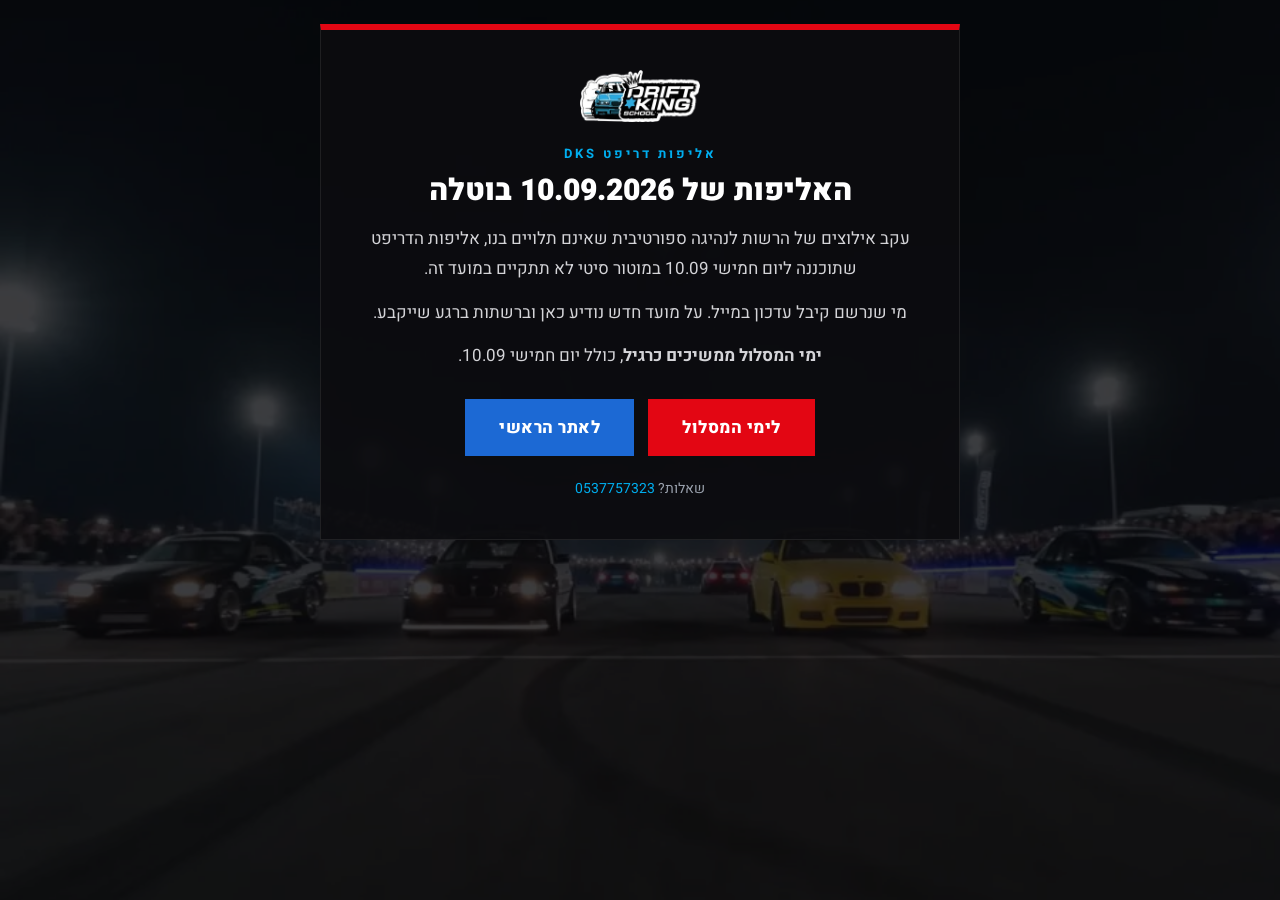
==== commit 1328e18c: "Serve images as WebP at the size they are actually displayed Images on this site were shipped at ful" ====
--- a/index.html
+++ b/index.html
@@ -6,21 +6,32 @@
   <meta name="theme-color" content="#0a0a0c">
   <meta name="robots" content="noindex">
   <title>אליפות DKS · עדכון · Drift King School</title>
+    <!-- ===== Link preview (WhatsApp / Facebook / Twitter): 1200x630 card ===== -->
+    <meta property="og:type" content="website">
+    <meta property="og:site_name" content="Drift King School">
+    <meta property="og:locale" content="he_IL">
+    <meta property="og:url" content="https://driftkingschool.github.io/dks-happening/">
+    <meta property="og:image" content="https://driftkingschool.github.io/dks-happening/og-cover.jpg?v=2026-09-10">
+    <meta property="og:image:secure_url" content="https://driftkingschool.github.io/dks-happening/og-cover.jpg?v=2026-09-10">
+    <meta property="og:image:type" content="image/jpeg">
+    <meta property="og:image:width" content="1200">
+    <meta property="og:image:height" content="630">
+    <meta property="og:image:alt" content="אליפות DKS · עדכון">
+    <meta name="twitter:card" content="summary_large_image">
+    <meta name="twitter:title" content="אליפות DKS · עדכון | Drift King School">
+    <meta name="twitter:description" content="האליפות שתוכננה ל-10.09 בוטלה עקב אילוצים של הרשות לנהיגה ספורטיבית. על מועד חדש נעדכן. ימי המסלול ממשיכים כרגיל.">
+    <meta name="twitter:image" content="https://driftkingschool.github.io/dks-happening/og-cover.jpg?v=2026-09-10">
   <meta name="description" content="אליפות הדריפט של DKS שתוכננה ל-10/09/2026 בוטלה עקב אילוצים של הרשות לנהיגה ספורטיבית. על מועד חדש נעדכן.">
-  <meta property="og:type" content="website">
   <meta property="og:title" content="אליפות DKS · עדכון">
   <meta property="og:description" content="האליפות של 10/09 בוטלה. על מועד חדש נעדכן. ימי המסלול ממשיכים כרגיל.">
-  <meta property="og:image" content="https://driftkingschool.github.io/dks-happening/hap-poster.jpg">
-  <meta property="og:url" content="https://driftkingschool.github.io/dks-happening/">
-  <meta property="og:locale" content="he_IL">
-  <link rel="icon" type="image/png" href="logo.png">
+  <link rel="icon" type="image/png" href="logo-icon.png">
   <link rel="preconnect" href="https://fonts.googleapis.com">
   <link rel="preconnect" href="https://fonts.gstatic.com" crossorigin>
   <link href="https://fonts.googleapis.com/css2?family=Heebo:wght@400;700;900&display=swap" rel="stylesheet">
   <style>
     *{box-sizing:border-box;margin:0;padding:0}
     html,body{min-height:100%}
-    body{font-family:'Heebo',Arial,sans-serif;background:#0a0a0c url('hap-poster.jpg') center/cover no-repeat fixed;color:#fff;display:flex;align-items:center;justify-content:center;padding:24px;text-align:center}
+    body{font-family:'Heebo',Arial,sans-serif;background:#0a0a0c url('hap-poster.webp') center/cover no-repeat fixed;color:#fff;display:flex;align-items:center;justify-content:center;padding:24px;text-align:center}
     .scrim{position:fixed;inset:0;background:rgba(6,6,10,.78)}
     .card{position:relative;max-width:640px;width:100%;background:rgba(12,12,16,.92);border:1px solid rgba(255,255,255,.08);border-top:6px solid #e30613;padding:40px 28px}
     .logo{width:120px;margin:0 auto 22px;display:block}
@@ -37,7 +48,7 @@
 <body>
   <div class="scrim"></div>
   <main class="card">
-    <img class="logo" src="logo.png" alt="Drift King School">
+    <img class="logo" src="logo.webp" alt="Drift King School">
     <div class="tag">אליפות דריפט DKS</div>
     <h1>האליפות של 10.09.2026 בוטלה</h1>
     <p>עקב אילוצים של הרשות לנהיגה ספורטיבית שאינם תלויים בנו, אליפות הדריפט שתוכננה ליום חמישי 10.09 במוטור סיטי לא תתקיים במועד זה.</p>
